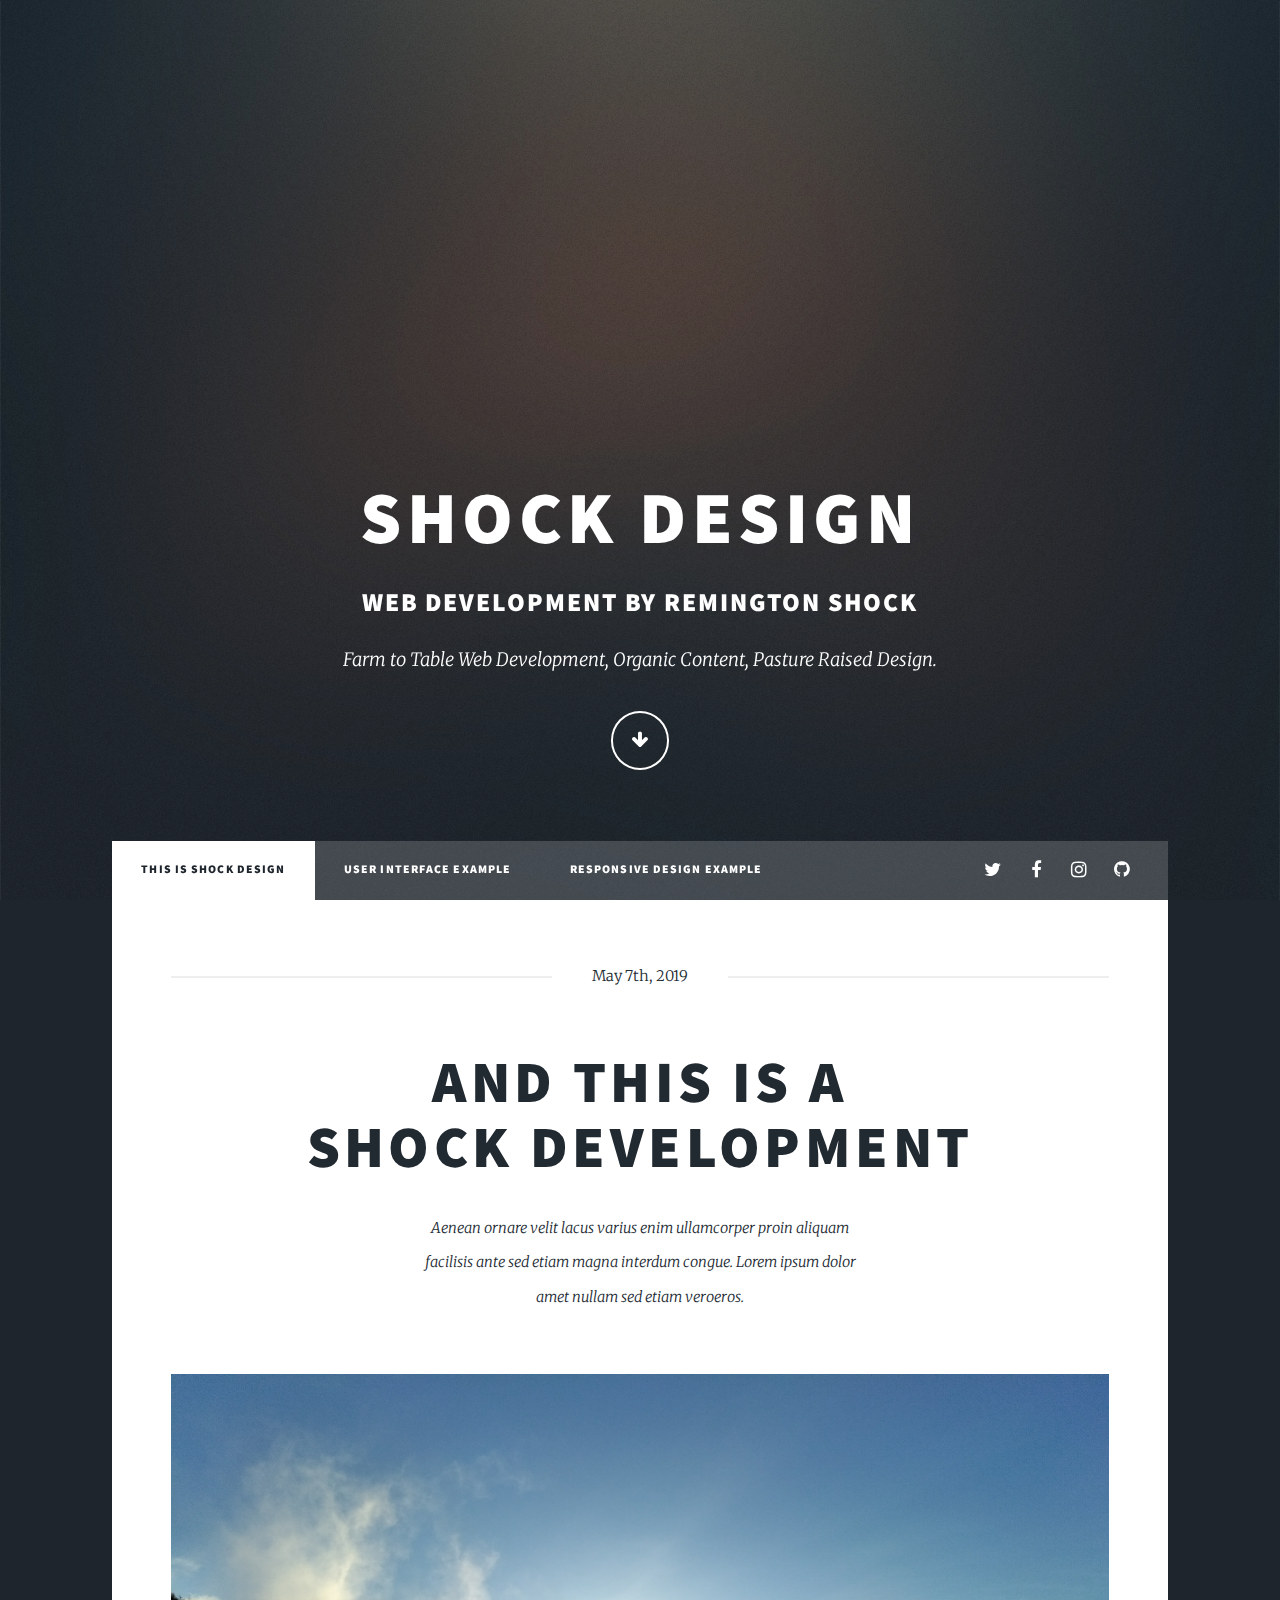
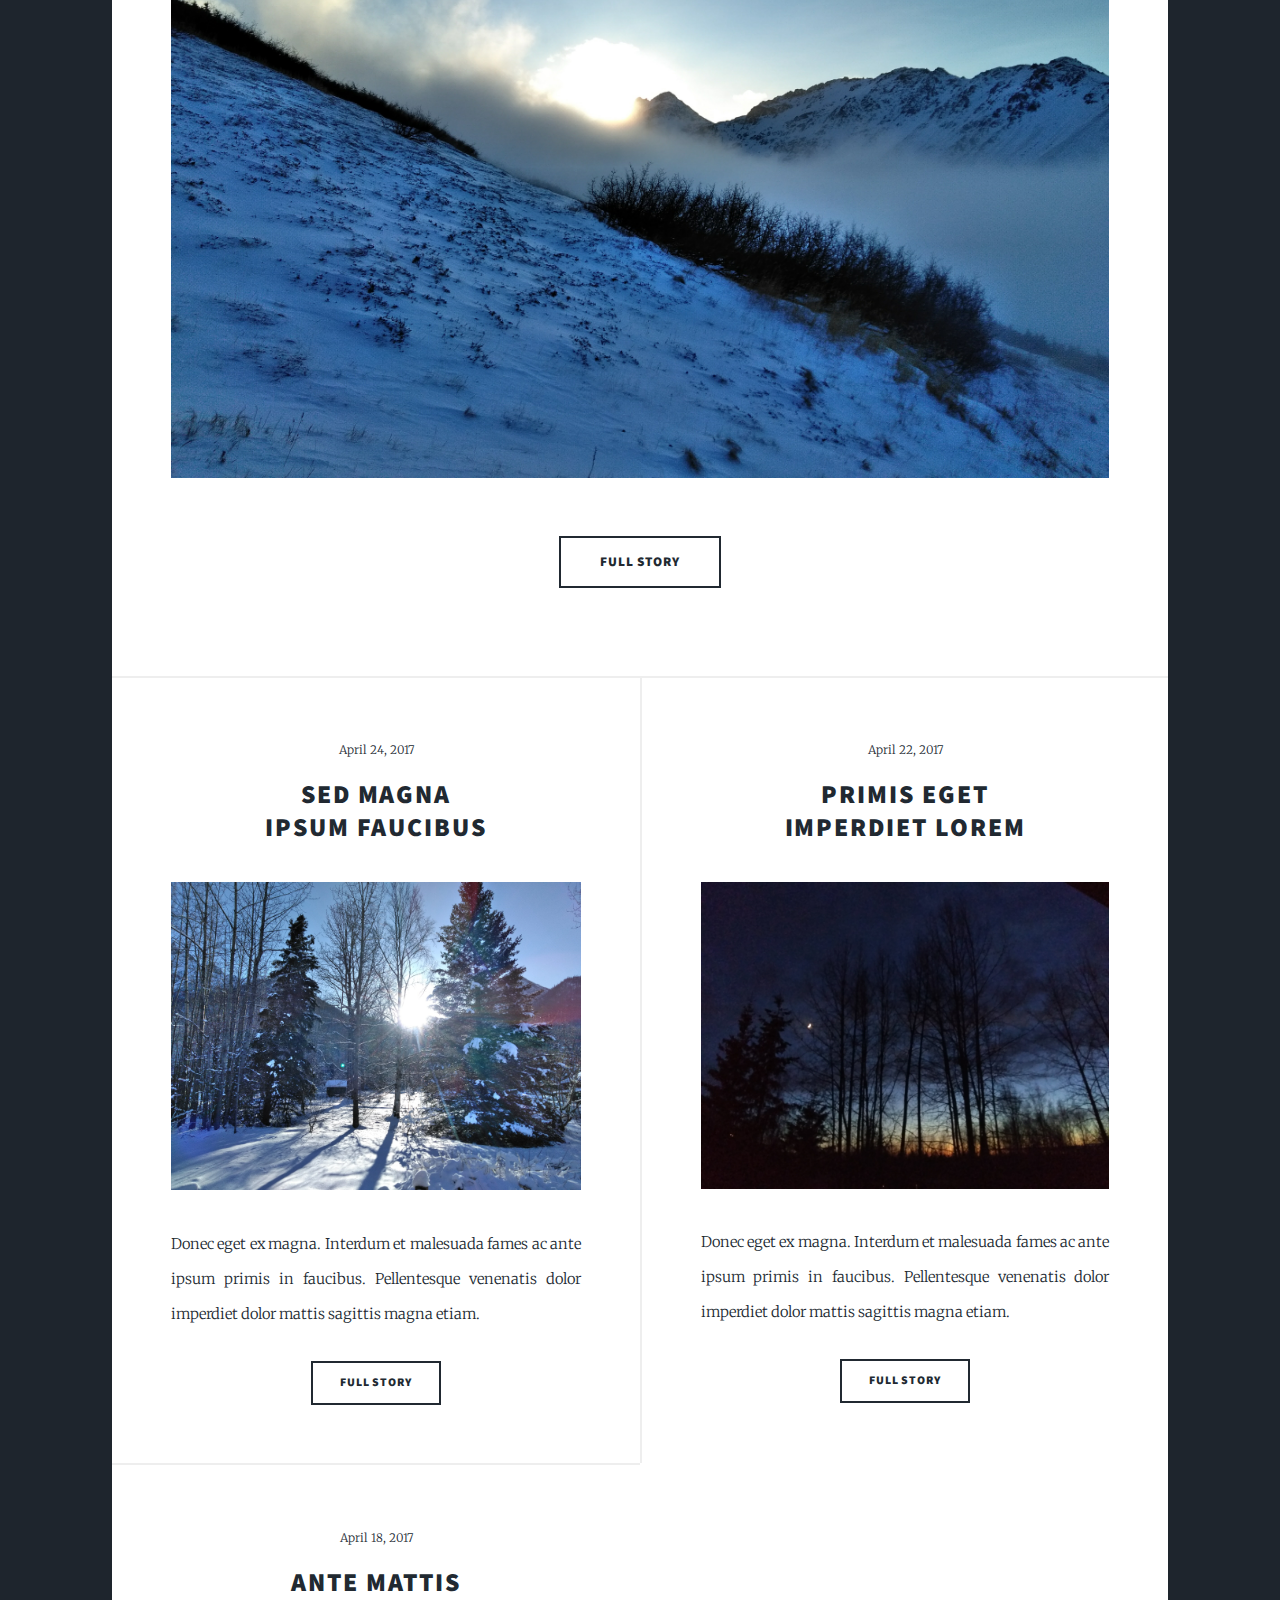
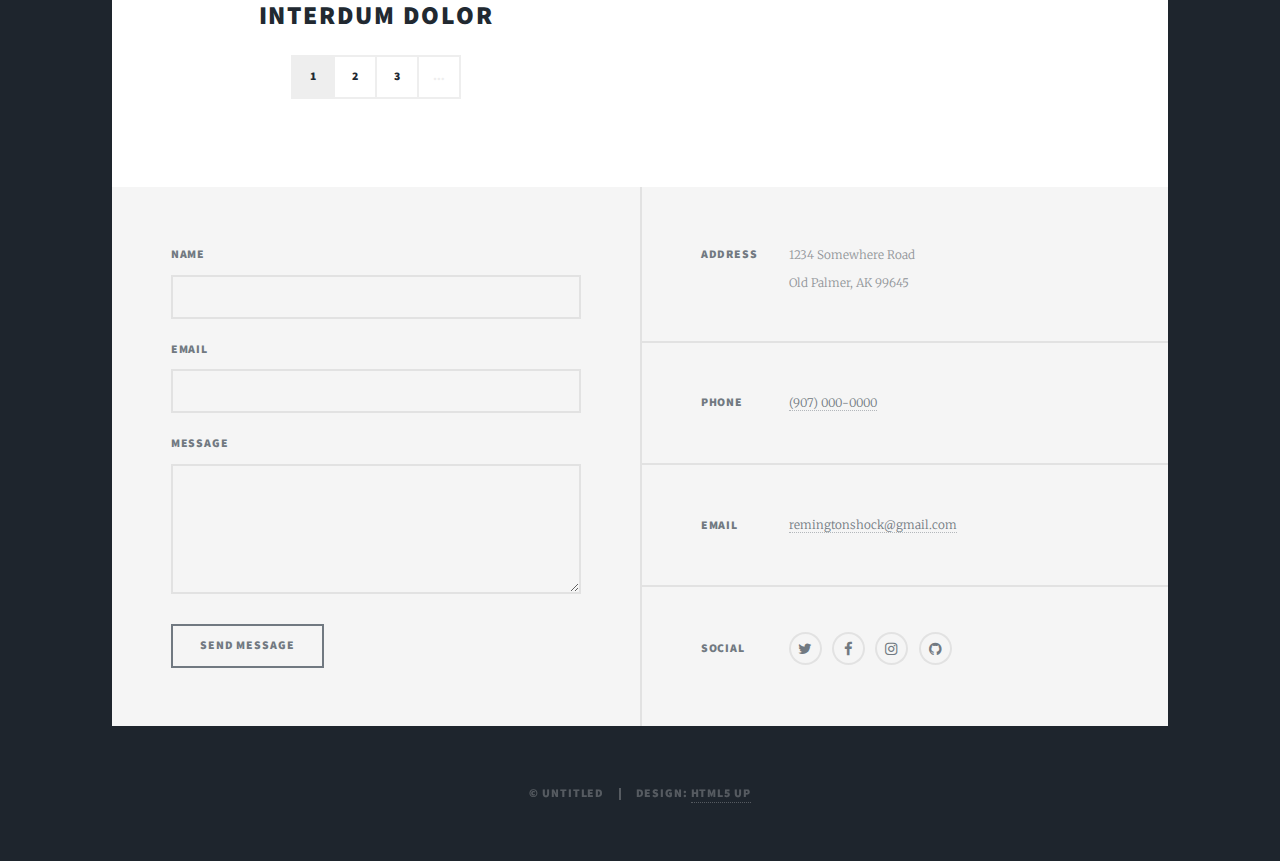
==== html5up-massively/index.html @ 966bd3cd "transfered portfolio page to username github" ====
<!DOCTYPE HTML>
<!--
	Massively by HTML5 UP
	html5up.net | @ajlkn
	Free for personal and commercial use under the CCA 3.0 license (html5up.net/license)
-->
<html>
	<head>
		<title>Massively by HTML5 UP</title>
		<meta charset="utf-8" />
		<meta name="viewport" content="width=device-width, initial-scale=1, user-scalable=no" />
		<link rel="stylesheet" href="assets/css/main.css" />
		<noscript><link rel="stylesheet" href="assets/css/noscript.css" /></noscript>
	</head>
	<body class="is-preload">

		<!-- Wrapper -->
			<div id="wrapper" class="fade-in">

				<!-- Intro -->
					<div id="intro">
						<h1>Shock Design</h1>
						<h2>Web Development By Remington Shock</h2>
						<p>Farm to Table Web Development, Organic Content, Pasture Raised Design.</p>
						<ul class="actions">
							<li><a href="#header" class="button icon solo fa-arrow-down scrolly">Continue</a></li>
						</ul>
					</div>

				<!-- Header -->
					<header id="header">
						<a href="index.html" class="logo">Shock Your Content</a>
					</header>

				<!-- Nav -->
					<nav id="nav">
						<ul class="links">
							<li class="active"><a href="index.html">This is Shock Design</a></li>
							<li><a href="https://htmlpreview.github.io/?https://github.com/codeasaglacier/Sprint-Challenge--User-Interface/blob/master/index.html">User Interface Example</a></li>
							<li><a href="https://htmlpreview.github.io/?https://github.com/codeasaglacier/responsive-web-design-I/blob/master/index.html">Responsive Design Example</a></li>
						</ul>
						<ul class="icons">
							<li><a href="#" class="icon fa-twitter"><span class="label">Twitter</span></a></li>
							<li><a href="#" class="icon fa-facebook"><span class="label">Facebook</span></a></li>
							<li><a href="#" class="icon fa-instagram"><span class="label">Instagram</span></a></li>
							<li><a href="#" class="icon fa-github"><span class="label">GitHub</span></a></li>
						</ul>
					</nav>

				<!-- Main -->
					<div id="main">

						<!-- Featured Post -->
							<article class="post featured">
								<header class="major">
									<script class="date"> May 7th, 2019 </script>
									<h2><a href="#">And this is a<br />
									Shock Development</a></h2>
									<p>Aenean ornare velit lacus varius enim ullamcorper proin aliquam<br />
									facilisis ante sed etiam magna interdum congue. Lorem ipsum dolor<br />
									amet nullam sed etiam veroeros.</p>
								</header>
								<a href="#" class="image main"><img src="/html5up-massively/images/ChugachSunrise.jpg" alt="" /></a>
								<ul class="actions special">
									<li><a href="#" class="button large">Full Story</a></li>
								</ul>
							</article>

						<!-- Posts -->
							<section class="posts">
								<article>
									<header>
										<span class="date">April 24, 2017</span>
										<h2><a href="#">Sed magna<br />
										ipsum faucibus</a></h2>
									</header>
									<a href="#" class="image fit"><img src="/html5up-massively/images/KnikSunrise.jpg" alt="" /></a>
									<p>Donec eget ex magna. Interdum et malesuada fames ac ante ipsum primis in faucibus. Pellentesque venenatis dolor imperdiet dolor mattis sagittis magna etiam.</p>
									<ul class="actions special">
										<li><a href="#" class="button">Full Story</a></li>
									</ul>
								</article>
								<article>
									<header>
										<span class="date">April 22, 2017</span>
										<h2><a href="#">Primis eget<br />
										imperdiet lorem</a></h2>
									</header>
									<a href="#" class="image fit"><img src="/html5up-massively/images/KnikSunset.jpg" alt="" /></a>
									<p>Donec eget ex magna. Interdum et malesuada fames ac ante ipsum primis in faucibus. Pellentesque venenatis dolor imperdiet dolor mattis sagittis magna etiam.</p>
									<ul class="actions special">
										<li><a href="#" class="button">Full Story</a></li>
									</ul>
								</article>
								<article>
									<header>
										<span class="date">April 18, 2017</span>
										<h2><a href="#">Ante mattis<br />
										interdum dolor</a></h2>
									</header>
									
						<!-- Footer -->
							<footer>
								<div class="pagination">
									<!--<a href="#" class="previous">Prev</a>-->
									<a href="#" class="page active">1</a>
									<a href="/html5up-massively/generic.html" class="page">2</a>
									<a href="/html5up-massively/elements.html" class="page">3</a>
									<span class="extra">&hellip;</span>
								</div>
							</footer>

					</div>

				<!-- Footer -->
					<footer id="footer">
						<section>
							<form method="post" action="#">
								<div class="fields">
									<div class="field">
										<label for="name">Name</label>
										<input type="text" name="name" id="name" />
									</div>
									<div class="field">
										<label for="email">Email</label>
										<input type="text" name="email" id="email" />
									</div>
									<div class="field">
										<label for="message">Message</label>
										<textarea name="message" id="message" rows="3"></textarea>
									</div>
								</div>
								<ul class="actions">
									<li><input type="submit" value="Send Message" /></li>
								</ul>
							</form>
						</section>
						<section class="split contact">
							<section class="alt">
								<h3>Address</h3>
								<p>1234 Somewhere Road<br />
								Old Palmer, AK 99645</p>
							</section>
							<section>
								<h3>Phone</h3>
								<p><a href="#">(907) 000-0000</a></p>
							</section>
							<section>
								<h3>Email</h3>
								<p><a href="#">remingtonshock@gmail.com</a></p>
							</section>
							<section>
								<h3>Social</h3>
								<ul class="icons alt">
									<li><a href="#" class="icon alt fa-twitter"><span class="label">Twitter</span></a></li>
									<li><a href="#" class="icon alt fa-facebook"><span class="label">Facebook</span></a></li>
									<li><a href="#" class="icon alt fa-instagram"><span class="label">Instagram</span></a></li>
									<li><a href="#" class="icon alt fa-github"><span class="label">GitHub</span></a></li>
								</ul>
							</section>
						</section>
					</footer>

				<!-- Copyright -->
					<div id="copyright">
						<ul><li>&copy; Untitled</li><li>Design: <a href="https://html5up.net">HTML5 UP</a></li></ul>
					</div>

			</div>

		<!-- Scripts -->
			<script src="assets/js/jquery.min.js"></script>
			<script src="assets/js/jquery.scrollex.min.js"></script>
			<script src="assets/js/jquery.scrolly.min.js"></script>
			<script src="assets/js/browser.min.js"></script>
			<script src="assets/js/breakpoints.min.js"></script>
			<script src="assets/js/util.js"></script>
			<script src="assets/js/main.js"></script>

	</body>
</html>
---- html5up-massively/assets/css/main.css ----
@import url(font-awesome.min.css);
@import url("https://fonts.googleapis.com/css?family=Merriweather:300,700,300italic,700italic|Source+Sans+Pro:900");

/*
	Massively by HTML5 UP
	html5up.net | @ajlkn
	Free for personal and commercial use under the CCA 3.0 license (html5up.net/license)
*/

html, body, div, span, applet, object,
iframe, h1, h2, h3, h4, h5, h6, p, blockquote,
pre, a, abbr, acronym, address, big, cite,
code, del, dfn, em, img, ins, kbd, q, s, samp,
small, strike, strong, sub, sup, tt, var, b,
u, i, center, dl, dt, dd, ol, ul, li, fieldset,
form, label, legend, table, caption, tbody,
tfoot, thead, tr, th, td, article, aside,
canvas, details, embed, figure, figcaption,
footer, header, hgroup, menu, nav, output, ruby,
section, summary, time, mark, audio, video {
	margin: 0;
	padding: 0;
	border: 0;
	font-size: 100%;
	font: inherit;
	vertical-align: baseline;}

article, aside, details, figcaption, figure,
footer, header, hgroup, menu, nav, section {
	display: block;}

body {
	line-height: 1;
}

ol, ul {
	list-style: none;
}

blockquote, q {
	quotes: none;
}

	blockquote:before, blockquote:after, q:before, q:after {
		content: '';
		content: none;
	}

table {
	border-collapse: collapse;
	border-spacing: 0;
}

body {
	-webkit-text-size-adjust: none;
}

mark {
	background-color: transparent;
	color: inherit;
}

input::-moz-focus-inner {
	border: 0;
	padding: 0;
}

input, select, textarea {
	-moz-appearance: none;
	-webkit-appearance: none;
	-ms-appearance: none;
	appearance: none;
}

/* Basic */

	@-ms-viewport {
		width: device-width;
	}

	body {
		-ms-overflow-style: scrollbar;
	}

	@media screen and (max-width: 480px) {

		html, body {
			min-width: 320px;
		}

	}

	html {
		box-sizing: border-box;
	}

	*, *:before, *:after {
		box-sizing: inherit;
	}

	body {
		background-color: #1e252d;
	}

		body.is-preload *, body.is-preload *:before, body.is-preload *:after {
			-moz-animation: none !important;
			-webkit-animation: none !important;
			-ms-animation: none !important;
			animation: none !important;
			-moz-transition: none !important;
			-webkit-transition: none !important;
			-ms-transition: none !important;
			transition: none !important;
		}

/* Type */

	html {
		font-size: 16pt;
	}

		@media screen and (max-width: 1680px) {

			html {
				font-size: 12pt;
			}

		}

		@media screen and (max-width: 1280px) {

			html {
				font-size: 11pt;
			}

		}

		@media screen and (max-width: 360px) {

			html {
				font-size: 10pt;
			}

		}

	body {
		color: #212931;
	}

	body, input, select, textarea {
		font-family: "Merriweather", Georgia, serif;
		font-weight: 300;
		font-size: 1rem;
		line-height: 2.375;
	}

	a {
		-moz-transition: color 0.2s ease-in-out, background-color 0.2s ease-in-out, border-color 0.2s ease-in-out, box-shadow 0.2s ease-in-out;
		-webkit-transition: color 0.2s ease-in-out, background-color 0.2s ease-in-out, border-color 0.2s ease-in-out, box-shadow 0.2s ease-in-out;
		-ms-transition: color 0.2s ease-in-out, background-color 0.2s ease-in-out, border-color 0.2s ease-in-out, box-shadow 0.2s ease-in-out;
		transition: color 0.2s ease-in-out, background-color 0.2s ease-in-out, border-color 0.2s ease-in-out, box-shadow 0.2s ease-in-out;
		border-bottom: dotted 1px;
		text-decoration: none;
	}

		a:hover {
			border-bottom-color: transparent;
		}

	strong, b {
		font-weight: 600;
	}

	em, i {
		font-style: italic;
	}

	p {
		text-align: justify;
		margin: 0 0 2rem 0;
	}

	h1, h2, h3, h4, h5, h6 {
		font-family: "Source Sans Pro", Helvetica, sans-serif;
		font-weight: 900;
		line-height: 1.5;
		letter-spacing: 0.075em;
		text-transform: uppercase;
		margin: 0 0 1rem 0;
	}

		h1 a, h2 a, h3 a, h4 a, h5 a, h6 a {
			border-bottom: 0;
			color: inherit;
			text-decoration: none;
		}

	h1 {
		font-size: 4rem;
		line-height: 1.1;
		margin: 0 0 2rem 0;
	}

	h2 {
		font-size: 1.75rem;
		line-height: 1.3;
		margin: 0 0 1.5rem 0;
	}

	h3 {
		font-size: 1.25rem;
		margin: 0 0 1.5rem 0;
	}

	h4 {
		font-size: 1rem;
	}

	h5 {
		font-size: 0.9rem;
	}

	h6 {
		font-size: 0.8rem;
	}

	sub {
		font-size: 0.8rem;
		position: relative;
		top: 0.5rem;
	}

	sup {
		font-size: 0.8rem;
		position: relative;
		top: -0.5rem;
	}

	blockquote {
		border-left: solid 4px;
		font-style: italic;
		margin: 0 0 2rem 0;
		padding: 0.5rem 0 0.5rem 2rem;
	}

	code {
		border: solid 2px;
		font-family: "Courier New", monospace;
		font-size: 0.9rem;
		margin: 0 0.25rem;
		padding: 0.25rem 0.65rem;
	}

	pre {
		-webkit-overflow-scrolling: touch;
		font-family: "Courier New", monospace;
		font-size: 0.9rem;
		margin: 0 0 2rem 0;
	}

		pre code {
			display: block;
			line-height: 1.75;
			padding: 1rem 1.5rem;
			overflow-x: auto;
		}

	hr {
		border: 0;
		border-bottom: solid 2px;
		margin: 3rem 0;
	}

		hr.major {
			margin: 5rem 0;
		}

	.align-left {
		text-align: left;
	}

	.align-center {
		text-align: center;
	}

	.align-right {
		text-align: right;
	}

	input, select, textarea {
		color: #212931;
	}

	a {
		color: #212931;
		border-bottom-color: rgba(33, 41, 49, 0.5);
	}

		a:hover {
			border-bottom-color: transparent;
			color: #18bfef !important;
		}

	strong, b {
		color: #212931;
	}

	h1, h2, h3, h4, h5, h6 {
		color: #212931;
	}

	blockquote {
		border-left-color: #eeeeee;
	}

	code {
		background: rgba(220, 220, 220, 0.25);
		border-color: #eeeeee;
	}

	hr {
		border-bottom-color: #eeeeee;
	}

/* Row */

	.row {
		display: flex;
		flex-wrap: wrap;
		box-sizing: border-box;
		align-items: stretch;
	}

		.row > * {
			box-sizing: border-box;
		}

		.row.gtr-uniform > * > :last-child {
			margin-bottom: 0;
		}

		.row.aln-left {
			justify-content: flex-start;
		}

		.row.aln-center {
			justify-content: center;
		}

		.row.aln-right {
			justify-content: flex-end;
		}

		.row.aln-top {
			align-items: flex-start;
		}

		.row.aln-middle {
			align-items: center;
		}

		.row.aln-bottom {
			align-items: flex-end;
		}

		.row > .imp {
			order: -1;
		}

		.row > .col-1 {
			width: 8.3333333333%;
		}

		.row > .off-1 {
			margin-left: 8.3333333333%;
		}

		.row > .col-2 {
			width: 16.6666666667%;
		}

		.row > .off-2 {
			margin-left: 16.6666666667%;
		}

		.row > .col-3 {
			width: 25%;
		}

		.row > .off-3 {
			margin-left: 25%;
		}

		.row > .col-4 {
			width: 33.3333333333%;
		}

		.row > .off-4 {
			margin-left: 33.3333333333%;
		}

		.row > .col-5 {
			width: 41.6666666667%;
		}

		.row > .off-5 {
			margin-left: 41.6666666667%;
		}

		.row > .col-6 {
			width: 50%;
		}

		.row > .off-6 {
			margin-left: 50%;
		}

		.row > .col-7 {
			width: 58.3333333333%;
		}

		.row > .off-7 {
			margin-left: 58.3333333333%;
		}

		.row > .col-8 {
			width: 66.6666666667%;
		}

		.row > .off-8 {
			margin-left: 66.6666666667%;
		}

		.row > .col-9 {
			width: 75%;
		}

		.row > .off-9 {
			margin-left: 75%;
		}

		.row > .col-10 {
			width: 83.3333333333%;
		}

		.row > .off-10 {
			margin-left: 83.3333333333%;
		}

		.row > .col-11 {
			width: 91.6666666667%;
		}

		.row > .off-11 {
			margin-left: 91.6666666667%;
		}

		.row > .col-12 {
			width: 100%;
		}

		.row > .off-12 {
			margin-left: 100%;
		}

		.row.gtr-0 {
			margin-top: 0;
			margin-left: 0rem;
		}

			.row.gtr-0 > * {
				padding: 0 0 0 0rem;
			}

			.row.gtr-0.gtr-uniform {
				margin-top: 0rem;
			}

				.row.gtr-0.gtr-uniform > * {
					padding-top: 0rem;
				}

		.row.gtr-25 {
			margin-top: 0;
			margin-left: -0.375rem;
		}

			.row.gtr-25 > * {
				padding: 0 0 0 0.375rem;
			}

			.row.gtr-25.gtr-uniform {
				margin-top: -0.375rem;
			}

				.row.gtr-25.gtr-uniform > * {
					padding-top: 0.375rem;
				}

		.row.gtr-50 {
			margin-top: 0;
			margin-left: -0.75rem;
		}

			.row.gtr-50 > * {
				padding: 0 0 0 0.75rem;
			}

			.row.gtr-50.gtr-uniform {
				margin-top: -0.75rem;
			}

				.row.gtr-50.gtr-uniform > * {
					padding-top: 0.75rem;
				}

		.row {
			margin-top: 0;
			margin-left: -1.5rem;
		}

			.row > * {
				padding: 0 0 0 1.5rem;
			}

			.row.gtr-uniform {
				margin-top: -1.5rem;
			}

				.row.gtr-uniform > * {
					padding-top: 1.5rem;
				}

		.row.gtr-150 {
			margin-top: 0;
			margin-left: -2.25rem;
		}

			.row.gtr-150 > * {
				padding: 0 0 0 2.25rem;
			}

			.row.gtr-150.gtr-uniform {
				margin-top: -2.25rem;
			}

				.row.gtr-150.gtr-uniform > * {
					padding-top: 2.25rem;
				}

		.row.gtr-200 {
			margin-top: 0;
			margin-left: -3rem;
		}

			.row.gtr-200 > * {
				padding: 0 0 0 3rem;
			}

			.row.gtr-200.gtr-uniform {
				margin-top: -3rem;
			}

				.row.gtr-200.gtr-uniform > * {
					padding-top: 3rem;
				}

		@media screen and (max-width: 1680px) {

			.row {
				display: flex;
				flex-wrap: wrap;
				box-sizing: border-box;
				align-items: stretch;
			}

				.row > * {
					box-sizing: border-box;
				}

				.row.gtr-uniform > * > :last-child {
					margin-bottom: 0;
				}

				.row.aln-left {
					justify-content: flex-start;
				}

				.row.aln-center {
					justify-content: center;
				}

				.row.aln-right {
					justify-content: flex-end;
				}

				.row.aln-top {
					align-items: flex-start;
				}

				.row.aln-middle {
					align-items: center;
				}

				.row.aln-bottom {
					align-items: flex-end;
				}

				.row > .imp-xlarge {
					order: -1;
				}

				.row > .col-1-xlarge {
					width: 8.3333333333%;
				}

				.row > .off-1-xlarge {
					margin-left: 8.3333333333%;
				}

				.row > .col-2-xlarge {
					width: 16.6666666667%;
				}

				.row > .off-2-xlarge {
					margin-left: 16.6666666667%;
				}

				.row > .col-3-xlarge {
					width: 25%;
				}

				.row > .off-3-xlarge {
					margin-left: 25%;
				}

				.row > .col-4-xlarge {
					width: 33.3333333333%;
				}

				.row > .off-4-xlarge {
					margin-left: 33.3333333333%;
				}

				.row > .col-5-xlarge {
					width: 41.6666666667%;
				}

				.row > .off-5-xlarge {
					margin-left: 41.6666666667%;
				}

				.row > .col-6-xlarge {
					width: 50%;
				}

				.row > .off-6-xlarge {
					margin-left: 50%;
				}

				.row > .col-7-xlarge {
					width: 58.3333333333%;
				}

				.row > .off-7-xlarge {
					margin-left: 58.3333333333%;
				}

				.row > .col-8-xlarge {
					width: 66.6666666667%;
				}

				.row > .off-8-xlarge {
					margin-left: 66.6666666667%;
				}

				.row > .col-9-xlarge {
					width: 75%;
				}

				.row > .off-9-xlarge {
					margin-left: 75%;
				}

				.row > .col-10-xlarge {
					width: 83.3333333333%;
				}

				.row > .off-10-xlarge {
					margin-left: 83.3333333333%;
				}

				.row > .col-11-xlarge {
					width: 91.6666666667%;
				}

				.row > .off-11-xlarge {
					margin-left: 91.6666666667%;
				}

				.row > .col-12-xlarge {
					width: 100%;
				}

				.row > .off-12-xlarge {
					margin-left: 100%;
				}

				.row.gtr-0 {
					margin-top: 0;
					margin-left: 0rem;
				}

					.row.gtr-0 > * {
						padding: 0 0 0 0rem;
					}

					.row.gtr-0.gtr-uniform {
						margin-top: 0rem;
					}

						.row.gtr-0.gtr-uniform > * {
							padding-top: 0rem;
						}

				.row.gtr-25 {
					margin-top: 0;
					margin-left: -0.375rem;
				}

					.row.gtr-25 > * {
						padding: 0 0 0 0.375rem;
					}

					.row.gtr-25.gtr-uniform {
						margin-top: -0.375rem;
					}

						.row.gtr-25.gtr-uniform > * {
							padding-top: 0.375rem;
						}

				.row.gtr-50 {
					margin-top: 0;
					margin-left: -0.75rem;
				}

					.row.gtr-50 > * {
						padding: 0 0 0 0.75rem;
					}

					.row.gtr-50.gtr-uniform {
						margin-top: -0.75rem;
					}

						.row.gtr-50.gtr-uniform > * {
							padding-top: 0.75rem;
						}

				.row {
					margin-top: 0;
					margin-left: -1.5rem;
				}

					.row > * {
						padding: 0 0 0 1.5rem;
					}

					.row.gtr-uniform {
						margin-top: -1.5rem;
					}

						.row.gtr-uniform > * {
							padding-top: 1.5rem;
						}

				.row.gtr-150 {
					margin-top: 0;
					margin-left: -2.25rem;
				}

					.row.gtr-150 > * {
						padding: 0 0 0 2.25rem;
					}

					.row.gtr-150.gtr-uniform {
						margin-top: -2.25rem;
					}

						.row.gtr-150.gtr-uniform > * {
							padding-top: 2.25rem;
						}

				.row.gtr-200 {
					margin-top: 0;
					margin-left: -3rem;
				}

					.row.gtr-200 > * {
						padding: 0 0 0 3rem;
					}

					.row.gtr-200.gtr-uniform {
						margin-top: -3rem;
					}

						.row.gtr-200.gtr-uniform > * {
							padding-top: 3rem;
						}

		}

		@media screen and (max-width: 1280px) {

			.row {
				display: flex;
				flex-wrap: wrap;
				box-sizing: border-box;
				align-items: stretch;
			}

				.row > * {
					box-sizing: border-box;
				}

				.row.gtr-uniform > * > :last-child {
					margin-bottom: 0;
				}

				.row.aln-left {
					justify-content: flex-start;
				}

				.row.aln-center {
					justify-content: center;
				}

				.row.aln-right {
					justify-content: flex-end;
				}

				.row.aln-top {
					align-items: flex-start;
				}

				.row.aln-middle {
					align-items: center;
				}

				.row.aln-bottom {
					align-items: flex-end;
				}

				.row > .imp-large {
					order: -1;
				}

				.row > .col-1-large {
					width: 8.3333333333%;
				}

				.row > .off-1-large {
					margin-left: 8.3333333333%;
				}

				.row > .col-2-large {
					width: 16.6666666667%;
				}

				.row > .off-2-large {
					margin-left: 16.6666666667%;
				}

				.row > .col-3-large {
					width: 25%;
				}

				.row > .off-3-large {
					margin-left: 25%;
				}

				.row > .col-4-large {
					width: 33.3333333333%;
				}

				.row > .off-4-large {
					margin-left: 33.3333333333%;
				}

				.row > .col-5-large {
					width: 41.6666666667%;
				}

				.row > .off-5-large {
					margin-left: 41.6666666667%;
				}

				.row > .col-6-large {
					width: 50%;
				}

				.row > .off-6-large {
					margin-left: 50%;
				}

				.row > .col-7-large {
					width: 58.3333333333%;
				}

				.row > .off-7-large {
					margin-left: 58.3333333333%;
				}

				.row > .col-8-large {
					width: 66.6666666667%;
				}

				.row > .off-8-large {
					margin-left: 66.6666666667%;
				}

				.row > .col-9-large {
					width: 75%;
				}

				.row > .off-9-large {
					margin-left: 75%;
				}

				.row > .col-10-large {
					width: 83.3333333333%;
				}

				.row > .off-10-large {
					margin-left: 83.3333333333%;
				}

				.row > .col-11-large {
					width: 91.6666666667%;
				}

				.row > .off-11-large {
					margin-left: 91.6666666667%;
				}

				.row > .col-12-large {
					width: 100%;
				}

				.row > .off-12-large {
					margin-left: 100%;
				}

				.row.gtr-0 {
					margin-top: 0;
					margin-left: 0rem;
				}

					.row.gtr-0 > * {
						padding: 0 0 0 0rem;
					}

					.row.gtr-0.gtr-uniform {
						margin-top: 0rem;
					}

						.row.gtr-0.gtr-uniform > * {
							padding-top: 0rem;
						}

				.row.gtr-25 {
					margin-top: 0;
					margin-left: -0.375rem;
				}

					.row.gtr-25 > * {
						padding: 0 0 0 0.375rem;
					}

					.row.gtr-25.gtr-uniform {
						margin-top: -0.375rem;
					}

						.row.gtr-25.gtr-uniform > * {
							padding-top: 0.375rem;
						}

				.row.gtr-50 {
					margin-top: 0;
					margin-left: -0.75rem;
				}

					.row.gtr-50 > * {
						padding: 0 0 0 0.75rem;
					}

					.row.gtr-50.gtr-uniform {
						margin-top: -0.75rem;
					}

						.row.gtr-50.gtr-uniform > * {
							padding-top: 0.75rem;
						}

				.row {
					margin-top: 0;
					margin-left: -1.5rem;
				}

					.row > * {
						padding: 0 0 0 1.5rem;
					}

					.row.gtr-uniform {
						margin-top: -1.5rem;
					}

						.row.gtr-uniform > * {
							padding-top: 1.5rem;
						}

				.row.gtr-150 {
					margin-top: 0;
					margin-left: -2.25rem;
				}

					.row.gtr-150 > * {
						padding: 0 0 0 2.25rem;
					}

					.row.gtr-150.gtr-uniform {
						margin-top: -2.25rem;
					}

						.row.gtr-150.gtr-uniform > * {
							padding-top: 2.25rem;
						}

				.row.gtr-200 {
					margin-top: 0;
					margin-left: -3rem;
				}

					.row.gtr-200 > * {
						padding: 0 0 0 3rem;
					}

					.row.gtr-200.gtr-uniform {
						margin-top: -3rem;
					}

						.row.gtr-200.gtr-uniform > * {
							padding-top: 3rem;
						}

		}

		@media screen and (max-width: 980px) {

			.row {
				display: flex;
				flex-wrap: wrap;
				box-sizing: border-box;
				align-items: stretch;
			}

				.row > * {
					box-sizing: border-box;
				}

				.row.gtr-uniform > * > :last-child {
					margin-bottom: 0;
				}

				.row.aln-left {
					justify-content: flex-start;
				}

				.row.aln-center {
					justify-content: center;
				}

				.row.aln-right {
					justify-content: flex-end;
				}

				.row.aln-top {
					align-items: flex-start;
				}

				.row.aln-middle {
					align-items: center;
				}

				.row.aln-bottom {
					align-items: flex-end;
				}

				.row > .imp-medium {
					order: -1;
				}

				.row > .col-1-medium {
					width: 8.3333333333%;
				}

				.row > .off-1-medium {
					margin-left: 8.3333333333%;
				}

				.row > .col-2-medium {
					width: 16.6666666667%;
				}

				.row > .off-2-medium {
					margin-left: 16.6666666667%;
				}

				.row > .col-3-medium {
					width: 25%;
				}

				.row > .off-3-medium {
					margin-left: 25%;
				}

				.row > .col-4-medium {
					width: 33.3333333333%;
				}

				.row > .off-4-medium {
					margin-left: 33.3333333333%;
				}

				.row > .col-5-medium {
					width: 41.6666666667%;
				}

				.row > .off-5-medium {
					margin-left: 41.6666666667%;
				}

				.row > .col-6-medium {
					width: 50%;
				}

				.row > .off-6-medium {
					margin-left: 50%;
				}

				.row > .col-7-medium {
					width: 58.3333333333%;
				}

				.row > .off-7-medium {
					margin-left: 58.3333333333%;
				}

				.row > .col-8-medium {
					width: 66.6666666667%;
				}

				.row > .off-8-medium {
					margin-left: 66.6666666667%;
				}

				.row > .col-9-medium {
					width: 75%;
				}

				.row > .off-9-medium {
					margin-left: 75%;
				}

				.row > .col-10-medium {
					width: 83.3333333333%;
				}

				.row > .off-10-medium {
					margin-left: 83.3333333333%;
				}

				.row > .col-11-medium {
					width: 91.6666666667%;
				}

				.row > .off-11-medium {
					margin-left: 91.6666666667%;
				}

				.row > .col-12-medium {
					width: 100%;
				}

				.row > .off-12-medium {
					margin-left: 100%;
				}

				.row.gtr-0 {
					margin-top: 0;
					margin-left: 0rem;
				}

					.row.gtr-0 > * {
						padding: 0 0 0 0rem;
					}

					.row.gtr-0.gtr-uniform {
						margin-top: 0rem;
					}

						.row.gtr-0.gtr-uniform > * {
							padding-top: 0rem;
						}

				.row.gtr-25 {
					margin-top: 0;
					margin-left: -0.375rem;
				}

					.row.gtr-25 > * {
						padding: 0 0 0 0.375rem;
					}

					.row.gtr-25.gtr-uniform {
						margin-top: -0.375rem;
					}

						.row.gtr-25.gtr-uniform > * {
							padding-top: 0.375rem;
						}

				.row.gtr-50 {
					margin-top: 0;
					margin-left: -0.75rem;
				}

					.row.gtr-50 > * {
						padding: 0 0 0 0.75rem;
					}

					.row.gtr-50.gtr-uniform {
						margin-top: -0.75rem;
					}

						.row.gtr-50.gtr-uniform > * {
							padding-top: 0.75rem;
						}

				.row {
					margin-top: 0;
					margin-left: -1.5rem;
				}

					.row > * {
						padding: 0 0 0 1.5rem;
					}

					.row.gtr-uniform {
						margin-top: -1.5rem;
					}

						.row.gtr-uniform > * {
							padding-top: 1.5rem;
						}

				.row.gtr-150 {
					margin-top: 0;
					margin-left: -2.25rem;
				}

					.row.gtr-150 > * {
						padding: 0 0 0 2.25rem;
					}

					.row.gtr-150.gtr-uniform {
						margin-top: -2.25rem;
					}

						.row.gtr-150.gtr-uniform > * {
							padding-top: 2.25rem;
						}

				.row.gtr-200 {
					margin-top: 0;
					margin-left: -3rem;
				}

					.row.gtr-200 > * {
						padding: 0 0 0 3rem;
					}

					.row.gtr-200.gtr-uniform {
						margin-top: -3rem;
					}

						.row.gtr-200.gtr-uniform > * {
							padding-top: 3rem;
						}

		}

		@media screen and (max-width: 736px) {

			.row {
				display: flex;
				flex-wrap: wrap;
				box-sizing: border-box;
				align-items: stretch;
			}

				.row > * {
					box-sizing: border-box;
				}

				.row.gtr-uniform > * > :last-child {
					margin-bottom: 0;
				}

				.row.aln-left {
					justify-content: flex-start;
				}

				.row.aln-center {
					justify-content: center;
				}

				.row.aln-right {
					justify-content: flex-end;
				}

				.row.aln-top {
					align-items: flex-start;
				}

				.row.aln-middle {
					align-items: center;
				}

				.row.aln-bottom {
					align-items: flex-end;
				}

				.row > .imp-small {
					order: -1;
				}

				.row > .col-1-small {
					width: 8.3333333333%;
				}

				.row > .off-1-small {
					margin-left: 8.3333333333%;
				}

				.row > .col-2-small {
					width: 16.6666666667%;
				}

				.row > .off-2-small {
					margin-left: 16.6666666667%;
				}

				.row > .col-3-small {
					width: 25%;
				}

				.row > .off-3-small {
					margin-left: 25%;
				}

				.row > .col-4-small {
					width: 33.3333333333%;
				}

				.row > .off-4-small {
					margin-left: 33.3333333333%;
				}

				.row > .col-5-small {
					width: 41.6666666667%;
				}

				.row > .off-5-small {
					margin-left: 41.6666666667%;
				}

				.row > .col-6-small {
					width: 50%;
				}

				.row > .off-6-small {
					margin-left: 50%;
				}

				.row > .col-7-small {
					width: 58.3333333333%;
				}

				.row > .off-7-small {
					margin-left: 58.3333333333%;
				}

				.row > .col-8-small {
					width: 66.6666666667%;
				}

				.row > .off-8-small {
					margin-left: 66.6666666667%;
				}

				.row > .col-9-small {
					width: 75%;
				}

				.row > .off-9-small {
					margin-left: 75%;
				}

				.row > .col-10-small {
					width: 83.3333333333%;
				}

				.row > .off-10-small {
					margin-left: 83.3333333333%;
				}

				.row > .col-11-small {
					width: 91.6666666667%;
				}

				.row > .off-11-small {
					margin-left: 91.6666666667%;
				}

				.row > .col-12-small {
					width: 100%;
				}

				.row > .off-12-small {
					margin-left: 100%;
				}

				.row.gtr-0 {
					margin-top: 0;
					margin-left: 0rem;
				}

					.row.gtr-0 > * {
						padding: 0 0 0 0rem;
					}

					.row.gtr-0.gtr-uniform {
						margin-top: 0rem;
					}

						.row.gtr-0.gtr-uniform > * {
							padding-top: 0rem;
						}

				.row.gtr-25 {
					margin-top: 0;
					margin-left: -0.375rem;
				}

					.row.gtr-25 > * {
						padding: 0 0 0 0.375rem;
					}

					.row.gtr-25.gtr-uniform {
						margin-top: -0.375rem;
					}

						.row.gtr-25.gtr-uniform > * {
							padding-top: 0.375rem;
						}

				.row.gtr-50 {
					margin-top: 0;
					margin-left: -0.75rem;
				}

					.row.gtr-50 > * {
						padding: 0 0 0 0.75rem;
					}

					.row.gtr-50.gtr-uniform {
						margin-top: -0.75rem;
					}

						.row.gtr-50.gtr-uniform > * {
							padding-top: 0.75rem;
						}

				.row {
					margin-top: 0;
					margin-left: -1.5rem;
				}

					.row > * {
						padding: 0 0 0 1.5rem;
					}

					.row.gtr-uniform {
						margin-top: -1.5rem;
					}

						.row.gtr-uniform > * {
							padding-top: 1.5rem;
						}

				.row.gtr-150 {
					margin-top: 0;
					margin-left: -2.25rem;
				}

					.row.gtr-150 > * {
						padding: 0 0 0 2.25rem;
					}

					.row.gtr-150.gtr-uniform {
						margin-top: -2.25rem;
					}

						.row.gtr-150.gtr-uniform > * {
							padding-top: 2.25rem;
						}

				.row.gtr-200 {
					margin-top: 0;
					margin-left: -3rem;
				}

					.row.gtr-200 > * {
						padding: 0 0 0 3rem;
					}

					.row.gtr-200.gtr-uniform {
						margin-top: -3rem;
					}

						.row.gtr-200.gtr-uniform > * {
							padding-top: 3rem;
						}

		}

		@media screen and (max-width: 480px) {

			.row {
				display: flex;
				flex-wrap: wrap;
				box-sizing: border-box;
				align-items: stretch;
			}

				.row > * {
					box-sizing: border-box;
				}

				.row.gtr-uniform > * > :last-child {
					margin-bottom: 0;
				}

				.row.aln-left {
					justify-content: flex-start;
				}

				.row.aln-center {
					justify-content: center;
				}

				.row.aln-right {
					justify-content: flex-end;
				}

				.row.aln-top {
					align-items: flex-start;
				}

				.row.aln-middle {
					align-items: center;
				}

				.row.aln-bottom {
					align-items: flex-end;
				}

				.row > .imp-xsmall {
					order: -1;
				}

				.row > .col-1-xsmall {
					width: 8.3333333333%;
				}

				.row > .off-1-xsmall {
					margin-left: 8.3333333333%;
				}

				.row > .col-2-xsmall {
					width: 16.6666666667%;
				}

				.row > .off-2-xsmall {
					margin-left: 16.6666666667%;
				}

				.row > .col-3-xsmall {
					width: 25%;
				}

				.row > .off-3-xsmall {
					margin-left: 25%;
				}

				.row > .col-4-xsmall {
					width: 33.3333333333%;
				}

				.row > .off-4-xsmall {
					margin-left: 33.3333333333%;
				}

				.row > .col-5-xsmall {
					width: 41.6666666667%;
				}

				.row > .off-5-xsmall {
					margin-left: 41.6666666667%;
				}

				.row > .col-6-xsmall {
					width: 50%;
				}

				.row > .off-6-xsmall {
					margin-left: 50%;
				}

				.row > .col-7-xsmall {
					width: 58.3333333333%;
				}

				.row > .off-7-xsmall {
					margin-left: 58.3333333333%;
				}

				.row > .col-8-xsmall {
					width: 66.6666666667%;
				}

				.row > .off-8-xsmall {
					margin-left: 66.6666666667%;
				}

				.row > .col-9-xsmall {
					width: 75%;
				}

				.row > .off-9-xsmall {
					margin-left: 75%;
				}

				.row > .col-10-xsmall {
					width: 83.3333333333%;
				}

				.row > .off-10-xsmall {
					margin-left: 83.3333333333%;
				}

				.row > .col-11-xsmall {
					width: 91.6666666667%;
				}

				.row > .off-11-xsmall {
					margin-left: 91.6666666667%;
				}

				.row > .col-12-xsmall {
					width: 100%;
				}

				.row > .off-12-xsmall {
					margin-left: 100%;
				}

				.row.gtr-0 {
					margin-top: 0;
					margin-left: 0rem;
				}

					.row.gtr-0 > * {
						padding: 0 0 0 0rem;
					}

					.row.gtr-0.gtr-uniform {
						margin-top: 0rem;
					}

						.row.gtr-0.gtr-uniform > * {
							padding-top: 0rem;
						}

				.row.gtr-25 {
					margin-top: 0;
					margin-left: -0.375rem;
				}

					.row.gtr-25 > * {
						padding: 0 0 0 0.375rem;
					}

					.row.gtr-25.gtr-uniform {
						margin-top: -0.375rem;
					}

						.row.gtr-25.gtr-uniform > * {
							padding-top: 0.375rem;
						}

				.row.gtr-50 {
					margin-top: 0;
					margin-left: -0.75rem;
				}

					.row.gtr-50 > * {
						padding: 0 0 0 0.75rem;
					}

					.row.gtr-50.gtr-uniform {
						margin-top: -0.75rem;
					}

						.row.gtr-50.gtr-uniform > * {
							padding-top: 0.75rem;
						}

				.row {
					margin-top: 0;
					margin-left: -1.5rem;
				}

					.row > * {
						padding: 0 0 0 1.5rem;
					}

					.row.gtr-uniform {
						margin-top: -1.5rem;
					}

						.row.gtr-uniform > * {
							padding-top: 1.5rem;
						}

				.row.gtr-150 {
					margin-top: 0;
					margin-left: -2.25rem;
				}

					.row.gtr-150 > * {
						padding: 0 0 0 2.25rem;
					}

					.row.gtr-150.gtr-uniform {
						margin-top: -2.25rem;
					}

						.row.gtr-150.gtr-uniform > * {
							padding-top: 2.25rem;
						}

				.row.gtr-200 {
					margin-top: 0;
					margin-left: -3rem;
				}

					.row.gtr-200 > * {
						padding: 0 0 0 3rem;
					}

					.row.gtr-200.gtr-uniform {
						margin-top: -3rem;
					}

						.row.gtr-200.gtr-uniform > * {
							padding-top: 3rem;
						}

		}

		@media screen and (max-width: 360px) {

			.row {
				display: flex;
				flex-wrap: wrap;
				box-sizing: border-box;
				align-items: stretch;
			}

				.row > * {
					box-sizing: border-box;
				}

				.row.gtr-uniform > * > :last-child {
					margin-bottom: 0;
				}

				.row.aln-left {
					justify-content: flex-start;
				}

				.row.aln-center {
					justify-content: center;
				}

				.row.aln-right {
					justify-content: flex-end;
				}

				.row.aln-top {
					align-items: flex-start;
				}

				.row.aln-middle {
					align-items: center;
				}

				.row.aln-bottom {
					align-items: flex-end;
				}

				.row > .imp-xxsmall {
					order: -1;
				}

				.row > .col-1-xxsmall {
					width: 8.3333333333%;
				}

				.row > .off-1-xxsmall {
					margin-left: 8.3333333333%;
				}

				.row > .col-2-xxsmall {
					width: 16.6666666667%;
				}

				.row > .off-2-xxsmall {
					margin-left: 16.6666666667%;
				}

				.row > .col-3-xxsmall {
					width: 25%;
				}

				.row > .off-3-xxsmall {
					margin-left: 25%;
				}

				.row > .col-4-xxsmall {
					width: 33.3333333333%;
				}

				.row > .off-4-xxsmall {
					margin-left: 33.3333333333%;
				}

				.row > .col-5-xxsmall {
					width: 41.6666666667%;
				}

				.row > .off-5-xxsmall {
					margin-left: 41.6666666667%;
				}

				.row > .col-6-xxsmall {
					width: 50%;
				}

				.row > .off-6-xxsmall {
					margin-left: 50%;
				}

				.row > .col-7-xxsmall {
					width: 58.3333333333%;
				}

				.row > .off-7-xxsmall {
					margin-left: 58.3333333333%;
				}

				.row > .col-8-xxsmall {
					width: 66.6666666667%;
				}

				.row > .off-8-xxsmall {
					margin-left: 66.6666666667%;
				}

				.row > .col-9-xxsmall {
					width: 75%;
				}

				.row > .off-9-xxsmall {
					margin-left: 75%;
				}

				.row > .col-10-xxsmall {
					width: 83.3333333333%;
				}

				.row > .off-10-xxsmall {
					margin-left: 83.3333333333%;
				}

				.row > .col-11-xxsmall {
					width: 91.6666666667%;
				}

				.row > .off-11-xxsmall {
					margin-left: 91.6666666667%;
				}

				.row > .col-12-xxsmall {
					width: 100%;
				}

				.row > .off-12-xxsmall {
					margin-left: 100%;
				}

				.row.gtr-0 {
					margin-top: 0;
					margin-left: 0rem;
				}

					.row.gtr-0 > * {
						padding: 0 0 0 0rem;
					}

					.row.gtr-0.gtr-uniform {
						margin-top: 0rem;
					}

						.row.gtr-0.gtr-uniform > * {
							padding-top: 0rem;
						}

				.row.gtr-25 {
					margin-top: 0;
					margin-left: -0.375rem;
				}

					.row.gtr-25 > * {
						padding: 0 0 0 0.375rem;
					}

					.row.gtr-25.gtr-uniform {
						margin-top: -0.375rem;
					}

						.row.gtr-25.gtr-uniform > * {
							padding-top: 0.375rem;
						}

				.row.gtr-50 {
					margin-top: 0;
					margin-left: -0.75rem;
				}

					.row.gtr-50 > * {
						padding: 0 0 0 0.75rem;
					}

					.row.gtr-50.gtr-uniform {
						margin-top: -0.75rem;
					}

						.row.gtr-50.gtr-uniform > * {
							padding-top: 0.75rem;
						}

				.row {
					margin-top: 0;
					margin-left: -1.5rem;
				}

					.row > * {
						padding: 0 0 0 1.5rem;
					}

					.row.gtr-uniform {
						margin-top: -1.5rem;
					}

						.row.gtr-uniform > * {
							padding-top: 1.5rem;
						}

				.row.gtr-150 {
					margin-top: 0;
					margin-left: -2.25rem;
				}

					.row.gtr-150 > * {
						padding: 0 0 0 2.25rem;
					}

					.row.gtr-150.gtr-uniform {
						margin-top: -2.25rem;
					}

						.row.gtr-150.gtr-uniform > * {
							padding-top: 2.25rem;
						}

				.row.gtr-200 {
					margin-top: 0;
					margin-left: -3rem;
				}

					.row.gtr-200 > * {
						padding: 0 0 0 3rem;
					}

					.row.gtr-200.gtr-uniform {
						margin-top: -3rem;
					}

						.row.gtr-200.gtr-uniform > * {
							padding-top: 3rem;
						}

		}

/* Box */

	.box {
		border: solid 2px;
		margin-bottom: 2rem;
		padding: 1.5rem;
	}

		.box > :last-child,
		.box > :last-child > :last-child,
		.box > :last-child > :last-child > :last-child {
			margin-bottom: 0;
		}

		.box.alt {
			border: 0;
			border-radius: 0;
			padding: 0;
		}

	.box {
		border-color: #eeeeee;
	}

/* Button */

	input[type="submit"],
	input[type="reset"],
	input[type="button"],
	button,
	.button {
		-moz-appearance: none;
		-webkit-appearance: none;
		-ms-appearance: none;
		appearance: none;
		-moz-transition: background-color 0.2s ease-in-out, box-shadow 0.2s ease-in-out, color 0.2s ease-in-out;
		-webkit-transition: background-color 0.2s ease-in-out, box-shadow 0.2s ease-in-out, color 0.2s ease-in-out;
		-ms-transition: background-color 0.2s ease-in-out, box-shadow 0.2s ease-in-out, color 0.2s ease-in-out;
		transition: background-color 0.2s ease-in-out, box-shadow 0.2s ease-in-out, color 0.2s ease-in-out;
		border: 0;
		border-radius: 0;
		cursor: pointer;
		display: inline-block;
		font-family: "Source Sans Pro", Helvetica, sans-serif;
		font-size: 0.8rem;
		font-weight: 900;
		letter-spacing: 0.075em;
		height: 3rem;
		line-height: 3rem;
		padding: 0 2rem;
		text-align: center;
		text-decoration: none;
		text-transform: uppercase;
		white-space: nowrap;
	}

		input[type="submit"].icon:before,
		input[type="reset"].icon:before,
		input[type="button"].icon:before,
		button.icon:before,
		.button.icon:before {
			margin-right: 0.5rem;
		}

		input[type="submit"].icon.solo,
		input[type="reset"].icon.solo,
		input[type="button"].icon.solo,
		button.icon.solo,
		.button.icon.solo {
			position: relative;
			width: 4rem;
			height: 4rem;
			line-height: 4rem;
			border-radius: 4rem;
			text-indent: 4rem;
			overflow: hidden;
			padding: 0;
			white-space: nowrap;
		}

			input[type="submit"].icon.solo:before,
			input[type="reset"].icon.solo:before,
			input[type="button"].icon.solo:before,
			button.icon.solo:before,
			.button.icon.solo:before {
				position: absolute;
				display: block;
				top: 0;
				left: 0;
				width: inherit;
				height: inherit;
				line-height: inherit;
				font-size: 1.25rem;
				margin-right: 0;
				text-align: center;
				text-indent: 0;
			}

		input[type="submit"].fit,
		input[type="reset"].fit,
		input[type="button"].fit,
		button.fit,
		.button.fit {
			width: 100%;
		}

		input[type="submit"].small,
		input[type="reset"].small,
		input[type="button"].small,
		button.small,
		.button.small {
			font-size: 0.7rem;
			height: 2.5rem;
			line-height: 2.5rem;
			padding: 0 1.5rem;
		}

		input[type="submit"].large,
		input[type="reset"].large,
		input[type="button"].large,
		button.large,
		.button.large {
			font-size: 0.9rem;
			height: 3.5rem;
			line-height: 3.5rem;
			padding: 0 2.75rem;
		}

		@media screen and (max-width: 980px) {

			input[type="submit"],
			input[type="reset"],
			input[type="button"],
			button,
			.button {
				font-size: 0.9rem;
				height: 3.25rem;
				line-height: 3.25rem;
			}

				input[type="submit"].large,
				input[type="reset"].large,
				input[type="button"].large,
				button.large,
				.button.large {
					font-size: 1rem;
					height: 3.75rem;
					line-height: 3.75rem;
				}

		}

		input[type="submit"].disabled, input[type="submit"]:disabled,
		input[type="reset"].disabled,
		input[type="reset"]:disabled,
		input[type="button"].disabled,
		input[type="button"]:disabled,
		button.disabled,
		button:disabled,
		.button.disabled,
		.button:disabled {
			pointer-events: none;
			opacity: 0.25;
		}

	input[type="submit"],
	input[type="reset"],
	input[type="button"],
	button,
	.button {
		background-color: transparent;
		box-shadow: inset 0 0 0 2px #212931;
		color: #212931 !important;
	}

		input[type="submit"]:hover,
		input[type="reset"]:hover,
		input[type="button"]:hover,
		button:hover,
		.button:hover {
			box-shadow: inset 0 0 0 2px #18bfef;
			color: #18bfef !important;
		}

		input[type="submit"].primary,
		input[type="reset"].primary,
		input[type="button"].primary,
		button.primary,
		.button.primary {
			background-color: #212931;
			box-shadow: none;
			color: #ffffff !important;
		}

			input[type="submit"].primary:hover,
			input[type="reset"].primary:hover,
			input[type="button"].primary:hover,
			button.primary:hover,
			.button.primary:hover {
				background-color: #18bfef;
			}

/* Form */

	form {
		margin: 0 0 2rem 0;
	}

		form > :last-child {
			margin-bottom: 0;
		}

		form > .fields {
			display: -moz-flex;
			display: -webkit-flex;
			display: -ms-flex;
			display: flex;
			-moz-flex-wrap: wrap;
			-webkit-flex-wrap: wrap;
			-ms-flex-wrap: wrap;
			flex-wrap: wrap;
			width: calc(100% + 3rem);
			margin: -1.5rem 0 2rem -1.5rem;
		}

			form > .fields > .field {
				-moz-flex-grow: 0;
				-webkit-flex-grow: 0;
				-ms-flex-grow: 0;
				flex-grow: 0;
				-moz-flex-shrink: 0;
				-webkit-flex-shrink: 0;
				-ms-flex-shrink: 0;
				flex-shrink: 0;
				padding: 1.5rem 0 0 1.5rem;
				width: calc(100% - 1.5rem);
			}

				form > .fields > .field.half {
					width: calc(50% - 0.75rem);
				}

				form > .fields > .field.third {
					width: calc(100%/3 - 0.5rem);
				}

				form > .fields > .field.quarter {
					width: calc(25% - 0.375rem);
				}

		@media screen and (max-width: 480px) {

			form > .fields {
				width: calc(100% + 3rem);
				margin: -1.5rem 0 2rem -1.5rem;
			}

				form > .fields > .field {
					padding: 1.5rem 0 0 1.5rem;
					width: calc(100% - 1.5rem);
				}

					form > .fields > .field.half {
						width: calc(100% - 1.5rem);
					}

					form > .fields > .field.third {
						width: calc(100% - 1.5rem);
					}

					form > .fields > .field.quarter {
						width: calc(100% - 1.5rem);
					}

		}

	label {
		display: block;
		font-family: "Source Sans Pro", Helvetica, sans-serif;
		font-weight: 900;
		line-height: 1.5;
		letter-spacing: 0.075em;
		font-size: 0.8rem;
		text-transform: uppercase;
		margin: 0 0 0.75rem 0;
	}

		@media screen and (max-width: 980px) {

			label {
				font-size: 0.9rem;
			}

		}

	input[type="text"],
	input[type="password"],
	input[type="email"],
	select,
	textarea {
		-moz-appearance: none;
		-webkit-appearance: none;
		-ms-appearance: none;
		appearance: none;
		background: transparent;
		border-radius: 0;
		border: solid 2px;
		color: inherit;
		display: block;
		outline: 0;
		padding: 0 1rem;
		text-decoration: none;
		width: 100%;
	}

		input[type="text"]:invalid,
		input[type="password"]:invalid,
		input[type="email"]:invalid,
		select:invalid,
		textarea:invalid {
			box-shadow: none;
		}

	select {
		background-size: 1.25rem;
		background-repeat: no-repeat;
		background-position: calc(100% - 1rem) center;
		height: 3rem;
		padding-right: 3rem;
		text-overflow: ellipsis;
	}

		select:focus::-ms-value {
			background-color: transparent;
		}

		select::-ms-expand {
			display: none;
		}

	input[type="text"],
	input[type="password"],
	input[type="email"],
	select {
		height: 3rem;
	}

	textarea {
		padding: 0.75rem 1rem;
	}

	input[type="checkbox"],
	input[type="radio"] {
		-moz-appearance: none;
		-webkit-appearance: none;
		-ms-appearance: none;
		appearance: none;
		display: block;
		float: left;
		margin-right: -2rem;
		opacity: 0;
		width: 1rem;
		z-index: -1;
	}

		input[type="checkbox"] + label,
		input[type="radio"] + label {
			text-decoration: none;
			cursor: pointer;
			display: inline-block;
			font-size: 1rem;
			letter-spacing: 0;
			font-family: "Merriweather", Georgia, serif;
			text-transform: none;
			font-weight: 300;
			padding-left: 2.8rem;
			padding-right: 1rem;
			position: relative;
		}

			input[type="checkbox"] + label:before,
			input[type="radio"] + label:before {
				-moz-osx-font-smoothing: grayscale;
				-webkit-font-smoothing: antialiased;
				font-family: FontAwesome;
				font-style: normal;
				font-weight: normal;
				text-transform: none !important;
			}

			input[type="checkbox"] + label:before,
			input[type="radio"] + label:before {
				border-radius: 0;
				border: solid 2px;
				content: '';
				display: inline-block;
				height: 1.8rem;
				left: 0;
				line-height: 1.725rem;
				position: absolute;
				text-align: center;
				top: -0.125rem;
				width: 1.8rem;
			}

		input[type="checkbox"]:checked + label:before,
		input[type="radio"]:checked + label:before {
			content: '\f00c';
		}

	input[type="checkbox"] + label:before {
		border-radius: 0;
	}

	input[type="radio"] + label:before {
		border-radius: 100%;
	}

	::-webkit-input-placeholder {
		opacity: 1.0;
	}

	:-moz-placeholder {
		opacity: 1.0;
	}

	::-moz-placeholder {
		opacity: 1.0;
	}

	:-ms-input-placeholder {
		opacity: 1.0;
	}

	label {
		color: #212931;
	}

	input[type="text"],
	input[type="password"],
	input[type="email"],
	select,
	textarea {
		border-color: #eeeeee;
	}

		input[type="text"]:focus,
		input[type="password"]:focus,
		input[type="email"]:focus,
		select:focus,
		textarea:focus {
			border-color: #18bfef;
		}

	select {
		background-image: url("data:image/svg+xml;charset=utf8,%3Csvg xmlns='http://www.w3.org/2000/svg' width='40' height='40' preserveAspectRatio='none' viewBox='0 0 40 40'%3E%3Cpath d='M9.4,12.3l10.4,10.4l10.4-10.4c0.2-0.2,0.5-0.4,0.9-0.4c0.3,0,0.6,0.1,0.9,0.4l3.3,3.3c0.2,0.2,0.4,0.5,0.4,0.9 c0,0.4-0.1,0.6-0.4,0.9L20.7,31.9c-0.2,0.2-0.5,0.4-0.9,0.4c-0.3,0-0.6-0.1-0.9-0.4L4.3,17.3c-0.2-0.2-0.4-0.5-0.4-0.9 c0-0.4,0.1-0.6,0.4-0.9l3.3-3.3c0.2-0.2,0.5-0.4,0.9-0.4S9.1,12.1,9.4,12.3z' fill='%23eeeeee' /%3E%3C/svg%3E");
	}

		select option {
			background-color: #ffffff;
			color: #212931;
		}

	.select-wrapper:before {
		color: #eeeeee;
	}

	input[type="checkbox"] + label,
	input[type="radio"] + label {
		color: #212931;
	}

		input[type="checkbox"] + label:before,
		input[type="radio"] + label:before {
			border-color: #eeeeee;
		}

	input[type="checkbox"]:checked + label:before,
	input[type="radio"]:checked + label:before {
		background-color: #212931;
		border-color: #212931;
		color: #ffffff;
	}

	input[type="checkbox"]:focus + label:before,
	input[type="radio"]:focus + label:before {
		border-color: #18bfef;
	}

	::-webkit-input-placeholder {
		color: #909498 !important;
	}

	:-moz-placeholder {
		color: #909498 !important;
	}

	::-moz-placeholder {
		color: #909498 !important;
	}

	:-ms-input-placeholder {
		color: #909498 !important;
	}

	.formerize-placeholder {
		color: #909498 !important;
	}

/* Icon */

	.icon {
		text-decoration: none;
		border-bottom: none;
		position: relative;
	}

		.icon:before {
			-moz-osx-font-smoothing: grayscale;
			-webkit-font-smoothing: antialiased;
			font-family: FontAwesome;
			font-style: normal;
			font-weight: normal;
			text-transform: none !important;
		}

		.icon > .label {
			display: none;
		}

/* Image */

	.image {
		border: 0;
		display: inline-block;
		position: relative;
	}

		.image img {
			display: block;
		}

		.image.left, .image.right {
			max-width: 40%;
		}

			.image.left img, .image.right img {
				width: 100%;
			}

		.image.left {
			float: left;
			margin: 0 2rem 2rem 0;
			top: 0.75rem;
		}

		.image.right {
			float: right;
			margin: 0 0 2rem 2rem;
			top: 0.75rem;
		}

		.image.fit {
			display: block;
			margin: 2.5rem 0;
			width: 100%;
		}

			.image.fit:first-child {
				margin-top: 0;
			}

			.image.fit img {
				width: 100%;
			}

		.image.main {
			display: block;
			margin: 4rem 0;
			width: 100%;
		}

			.image.main:first-child {
				margin-top: 0;
			}

			.image.main img {
				width: 100%;
			}

		@media screen and (max-width: 736px) {

			.image.fit {
				margin: 2rem 0;
			}

			.image.main {
				margin: 2rem 0;
			}

		}

	a.image {
		overflow: hidden;
	}

		a.image img {
			-moz-transition: -moz-transform 0.2s ease-out;
			-webkit-transition: -webkit-transform 0.2s ease-out;
			-ms-transition: -ms-transform 0.2s ease-out;
			transition: transform 0.2s ease-out;
		}

		a.image:hover img {
			-moz-transform: scale(1.05);
			-webkit-transform: scale(1.05);
			-ms-transform: scale(1.05);
			transform: scale(1.05);
		}

/* Actions */

	ul.actions {
		display: -moz-flex;
		display: -webkit-flex;
		display: -ms-flex;
		display: flex;
		cursor: default;
		list-style: none;
		margin-left: -1rem;
		padding-left: 0;
	}

		ul.actions li {
			padding: 0 0 0 1rem;
			vertical-align: middle;
		}

		ul.actions.special {
			-moz-justify-content: center;
			-webkit-justify-content: center;
			-ms-justify-content: center;
			justify-content: center;
			width: 100%;
			margin-left: 0;
		}

			ul.actions.special li:first-child {
				padding-left: 0;
			}

		ul.actions.stacked {
			-moz-flex-direction: column;
			-webkit-flex-direction: column;
			-ms-flex-direction: column;
			flex-direction: column;
			margin-left: 0;
		}

			ul.actions.stacked li {
				padding: 1.3rem 0 0 0;
			}

				ul.actions.stacked li:first-child {
					padding-top: 0;
				}

		ul.actions.fit {
			width: calc(100% + 1rem);
		}

			ul.actions.fit li {
				-moz-flex-grow: 1;
				-webkit-flex-grow: 1;
				-ms-flex-grow: 1;
				flex-grow: 1;
				-moz-flex-shrink: 1;
				-webkit-flex-shrink: 1;
				-ms-flex-shrink: 1;
				flex-shrink: 1;
				width: 100%;
			}

				ul.actions.fit li > * {
					width: 100%;
				}

			ul.actions.fit.stacked {
				width: 100%;
			}

		@media screen and (max-width: 480px) {

			ul.actions:not(.fixed) {
				-moz-flex-direction: column;
				-webkit-flex-direction: column;
				-ms-flex-direction: column;
				flex-direction: column;
				margin-left: 0;
				width: 100% !important;
			}

				ul.actions:not(.fixed) li {
					-moz-flex-grow: 1;
					-webkit-flex-grow: 1;
					-ms-flex-grow: 1;
					flex-grow: 1;
					-moz-flex-shrink: 1;
					-webkit-flex-shrink: 1;
					-ms-flex-shrink: 1;
					flex-shrink: 1;
					padding: 1rem 0 0 0;
					text-align: center;
					width: 100%;
				}

					ul.actions:not(.fixed) li > * {
						width: 100%;
					}

					ul.actions:not(.fixed) li:first-child {
						padding-top: 0;
					}

					ul.actions:not(.fixed) li input[type="submit"],
					ul.actions:not(.fixed) li input[type="reset"],
					ul.actions:not(.fixed) li input[type="button"],
					ul.actions:not(.fixed) li button,
					ul.actions:not(.fixed) li .button {
						width: 100%;
					}

						ul.actions:not(.fixed) li input[type="submit"].icon:before,
						ul.actions:not(.fixed) li input[type="reset"].icon:before,
						ul.actions:not(.fixed) li input[type="button"].icon:before,
						ul.actions:not(.fixed) li button.icon:before,
						ul.actions:not(.fixed) li .button.icon:before {
							margin-left: -0.5rem;
						}

		}

/* Icons */

	ul.icons {
		cursor: default;
		list-style: none;
		padding-left: 0;
	}

		ul.icons li {
			display: inline-block;
			padding: 0 0.5rem 0 0;
			vertical-align: middle;
		}

			ul.icons li:last-child {
				padding-right: 0;
			}

			ul.icons li .icon:before {
				width: 2.25rem;
				height: 2.25rem;
				line-height: 2.25rem;
				display: inline-block;
				text-align: center;
				border-radius: 100%;
				font-size: 1.25rem;
			}

		ul.icons.alt li .icon:before {
			-moz-transition: color 0.2s ease-in-out, background-color 0.2s ease-in-out, border-color 0.2s ease-in-out, box-shadow 0.2s ease-in-out;
			-webkit-transition: color 0.2s ease-in-out, background-color 0.2s ease-in-out, border-color 0.2s ease-in-out, box-shadow 0.2s ease-in-out;
			-ms-transition: color 0.2s ease-in-out, background-color 0.2s ease-in-out, border-color 0.2s ease-in-out, box-shadow 0.2s ease-in-out;
			transition: color 0.2s ease-in-out, background-color 0.2s ease-in-out, border-color 0.2s ease-in-out, box-shadow 0.2s ease-in-out;
			font-size: 1rem;
		}

/* List */

	ol {
		list-style: decimal;
		margin: 0 0 2rem 0;
		padding-left: 1.25rem;
	}

		ol li {
			padding-left: 0.25rem;
		}

	ul {
		list-style: disc;
		margin: 0 0 2rem 0;
		padding-left: 1rem;
	}

		ul li {
			padding-left: 0.5rem;
		}

		ul.divided {
			list-style: none;
			padding-left: 0;
		}

			ul.divided li {
				border-top: solid 1px;
				padding: 0.5rem 0;
			}

				ul.divided li:first-child {
					border-top: 0;
					padding-top: 0;
				}

	dl {
		margin: 0 0 2rem 0;
	}

		dl dt {
			display: block;
			font-weight: 600;
			margin: 0 0 1rem 0;
		}

		dl dd {
			margin-left: 2rem;
		}

	ul.divided li {
		border-top-color: #eeeeee;
	}

	ul.icons li a.icon:hover:before {
		color: #18bfef;
	}

	ul.icons.alt li .icon:before {
		box-shadow: inset 0 0 0 2px #eeeeee;
	}

	ul.icons.alt li a.icon:hover:before {
		box-shadow: inset 0 0 0 2px #18bfef;
	}

/* Section/Article */

	section.special, article.special {
		text-align: center;
	}

	header {
		cursor: default;
	}

		header > .date {
			display: block;
			font-size: 0.8rem;
			height: 1;
			margin: 0 0 1rem 0;
			position: relative;
		}

		header > p {
			font-style: italic;
		}

		header > h1 + p {
			font-size: 1.1rem;
			margin-top: -0.5rem;
			line-height: 2;
		}

		header > h2 + p {
			font-size: 1rem;
			margin-top: -0.75rem;
		}

		header > h3 + p {
			font-size: 0.9rem;
			margin-top: -0.75rem;
		}

		header > h4 + p {
			font-size: 0.8rem;
			margin-top: -0.75rem;
		}

		header.major {
			margin: 0 0 4rem 0;
			text-align: center;
		}

			header.major > :last-child {
				margin-bottom: 0;
			}

			header.major > p {
				margin-top: 0;
				text-align: center;
			}

			header.major > .date {
				font-size: 1rem;
				margin: 0 0 4rem 0;
			}

				header.major > .date:before, header.major > .date:after {
					content: '';
					display: block;
					position: absolute;
					top: 50%;
					width: calc(50% - 6rem);
					border-top: solid 2px;
				}

				header.major > .date:before {
					left: 0;
				}

				header.major > .date:after {
					right: 0;
				}

		@media screen and (max-width: 980px) {

			header br {
				display: none;
			}

		}

		@media screen and (max-width: 736px) {

			header.major {
				margin: 0 0 2rem 0;
			}

		}

	header.major .date:before, header.major .date:after {
		border-top-color: #eeeeee;
	}

/* Table */

	.table-wrapper {
		-webkit-overflow-scrolling: touch;
		overflow-x: auto;
	}

	table {
		margin: 0 0 2rem 0;
		width: 100%;
	}

		table tbody tr {
			border: solid 1px;
			border-left: 0;
			border-right: 0;
		}

		table td {
			padding: 0.75rem 0.75rem;
		}

		table th {
			font-family: "Source Sans Pro", Helvetica, sans-serif;
			font-size: 0.8rem;
			font-weight: 900;
			letter-spacing: 0.075em;
			line-height: 1.5;
			padding: 0 0.75rem 0.75rem 0.75rem;
			text-align: left;
			text-transform: uppercase;
		}

			@media screen and (max-width: 980px) {

				table th {
					font-size: 0.9rem;
				}

			}

		table thead {
			border-bottom: solid 2px;
		}

		table tfoot {
			border-top: solid 2px;
		}

		table.alt {
			border-collapse: separate;
		}

			table.alt tbody tr td {
				border: solid 1px;
				border-left-width: 0;
				border-top-width: 0;
			}

				table.alt tbody tr td:first-child {
					border-left-width: 1px;
				}

			table.alt tbody tr:first-child td {
				border-top-width: 1px;
			}

			table.alt thead {
				border-bottom: 0;
			}

			table.alt tfoot {
				border-top: 0;
			}

	table tbody tr {
		border-color: #eeeeee;
	}

		table tbody tr:nth-child(2n + 1) {
			background-color: rgba(220, 220, 220, 0.25);
		}

	table th {
		color: #212931;
	}

	table thead {
		border-bottom-color: #eeeeee;
	}

	table tfoot {
		border-top-color: #eeeeee;
	}

	table.alt tbody tr td {
		border-color: #eeeeee;
	}

/* Pagination */

	.pagination {
		display: -moz-inline-flex;
		display: -webkit-inline-flex;
		display: -ms-inline-flex;
		display: inline-flex;
		-moz-user-select: none;
		-webkit-user-select: none;
		-ms-user-select: none;
		user-select: none;
		cursor: default;
		list-style: none;
		margin: 0 0 2rem 2px;
		padding: 0;
	}

		.pagination a, .pagination span {
			-moz-transition: background-color 0.2s ease-in-out, border-color 0.2s ease-in-out, box-shadow 0.2s ease-in-out, color 0.2s ease-in-out;
			-webkit-transition: background-color 0.2s ease-in-out, border-color 0.2s ease-in-out, box-shadow 0.2s ease-in-out, color 0.2s ease-in-out;
			-ms-transition: background-color 0.2s ease-in-out, border-color 0.2s ease-in-out, box-shadow 0.2s ease-in-out, color 0.2s ease-in-out;
			transition: background-color 0.2s ease-in-out, border-color 0.2s ease-in-out, box-shadow 0.2s ease-in-out, color 0.2s ease-in-out;
			border: solid 2px;
			display: inline-block;
			font-family: "Source Sans Pro", Helvetica, sans-serif;
			font-size: 0.8rem;
			font-weight: 900;
			height: 3rem;
			letter-spacing: 0.075em;
			line-height: calc(3rem - 4px);
			margin-left: -2px;
			min-width: 3rem;
			position: relative;
			text-align: center;
			text-decoration: none;
			text-transform: uppercase;
		}

		.pagination .next, .pagination .previous {
			text-decoration: none;
			padding: 0 1.75rem;
		}

			.pagination .next:before, .pagination .previous:before {
				-moz-osx-font-smoothing: grayscale;
				-webkit-font-smoothing: antialiased;
				font-family: FontAwesome;
				font-style: normal;
				font-weight: normal;
				text-transform: none !important;
			}

			.pagination .next:before, .pagination .previous:before {
				display: inline-block;
				color: inherit !important;
			}

		.pagination .previous:before {
			content: '\f104';
			margin-right: 0.9375em;
		}

		.pagination .next:before {
			content: '\f105';
			float: right;
			margin-left: 0.9375em;
		}

		@media screen and (max-width: 980px) {

			.pagination a, .pagination span {
				font-size: 0.9rem;
			}

		}

		@media screen and (max-width: 480px) {

			.pagination .page, .pagination .extra {
				display: none;
			}

		}

	.pagination a, .pagination span {
		border-color: #eeeeee;
	}

	.pagination a {
		color: #212931 !important;
	}

		.pagination a:hover {
			color: #18bfef !important;
			border-color: #18bfef;
			z-index: 1;
		}

			.pagination a:hover + a, .pagination a:hover + span {
				border-left-color: #18bfef;
			}

		.pagination a.active {
			background-color: #eeeeee;
		}

	.pagination span {
		color: #eeeeee;
	}

/* Wrapper */

	#wrapper {
		-moz-transition: opacity 0.5s ease;
		-webkit-transition: opacity 0.5s ease;
		-ms-transition: opacity 0.5s ease;
		transition: opacity 0.5s ease;
		position: relative;
		z-index: 1;
		overflow: hidden;
	}

		#wrapper > .bg {
			position: absolute;
			top: 0;
			left: 0;
			width: 100%;
			height: 100%;
			background-color: #212931;
			background-image: url("../../images/overlay.png"), linear-gradient(0deg, rgba(0, 0, 0, 0.1), rgba(0, 0, 0, 0.1)), url("../../images/bg.jpg");
			background-size: auto,								auto,														100% auto;
			background-position: center,								center,														top center;
			background-repeat: repeat,								no-repeat,													no-repeat;
			background-attachment: scroll,								scroll,														scroll;
			z-index: -1;
		}

			#wrapper > .bg.fixed {
				position: fixed;
				width: 100vw;
				height: 100vh;
			}

		#wrapper.fade-in:before {
			pointer-events: none;
			-moz-transition: opacity 1s ease-in-out;
			-webkit-transition: opacity 1s ease-in-out;
			-ms-transition: opacity 1s ease-in-out;
			transition: opacity 1s ease-in-out;
			-moz-transition-delay: 0.75s;
			-webkit-transition-delay: 0.75s;
			-ms-transition-delay: 0.75s;
			transition-delay: 0.75s;
			background: #1e252d;
			content: '';
			display: block;
			height: 100%;
			left: 0;
			opacity: 0;
			position: fixed;
			top: 0;
			width: 100%;
		}

		body.is-preload #wrapper.fade-in:before {
			opacity: 1;
		}

		@media screen and (orientation: portrait) {

			#wrapper > .bg {
				background-size: auto,								auto,														auto 175%;
			}

		}

/* Intro */

	#intro {
		color: #ffffff;
		padding: 8rem 4rem 6rem 4rem ;
		-moz-align-items: center;
		-webkit-align-items: center;
		-ms-align-items: center;
		align-items: center;
		display: -moz-flex;
		display: -webkit-flex;
		display: -ms-flex;
		display: flex;
		-moz-flex-direction: column;
		-webkit-flex-direction: column;
		-ms-flex-direction: column;
		flex-direction: column;
		-moz-justify-content: -moz-flex-end;
		-webkit-justify-content: -webkit-flex-end;
		-ms-justify-content: -ms-flex-end;
		justify-content: flex-end;
		-moz-transition: opacity 1s ease, -moz-transform 1s ease;
		-webkit-transition: opacity 1s ease, -webkit-transform 1s ease;
		-ms-transition: opacity 1s ease, -ms-transform 1s ease;
		transition: opacity 1s ease, transform 1s ease;
		position: relative;
		cursor: default;
		text-align: center;
		z-index: 1;
		min-height: 100vh;
	}

		#intro input, #intro select, #intro textarea {
			color: #ffffff;
		}

		#intro a {
			color: #ffffff;
			border-bottom-color: rgba(255, 255, 255, 0.5);
		}

			#intro a:hover {
				border-bottom-color: transparent;
				color: #18bfef !important;
			}

		#intro strong, #intro b {
			color: #ffffff;
		}

		#intro h1, #intro h2, #intro h3, #intro h4, #intro h5, #intro h6 {
			color: #ffffff;
		}

		#intro blockquote {
			border-left-color: #ffffff;
		}

		#intro code {
			background: rgba(255, 255, 255, 0.075);
			border-color: #ffffff;
		}

		#intro hr {
			border-bottom-color: #ffffff;
		}

		#intro input[type="submit"],
		#intro input[type="reset"],
		#intro input[type="button"],
		#intro button,
		#intro .button {
			background-color: transparent;
			box-shadow: inset 0 0 0 2px #ffffff;
			color: #ffffff !important;
		}

			#intro input[type="submit"]:hover,
			#intro input[type="reset"]:hover,
			#intro input[type="button"]:hover,
			#intro button:hover,
			#intro .button:hover {
				box-shadow: inset 0 0 0 2px #18bfef;
				color: #18bfef !important;
			}

			#intro input[type="submit"].primary,
			#intro input[type="reset"].primary,
			#intro input[type="button"].primary,
			#intro button.primary,
			#intro .button.primary {
				background-color: #ffffff;
				box-shadow: none;
				color: #1e252d !important;
			}

				#intro input[type="submit"].primary:hover,
				#intro input[type="reset"].primary:hover,
				#intro input[type="button"].primary:hover,
				#intro button.primary:hover,
				#intro .button.primary:hover {
					background-color: #18bfef;
				}

		#intro h1 {
			font-size: 5rem;
			line-height: 1;
		}

		#intro p {
			font-size: 1.25rem;
			font-style: italic;
			margin-top: -0.25rem;
			text-align: center;
		}

		#intro + #header {
			margin-top: -20rem;
		}

			#intro + #header .logo {
				-moz-transform: translateY(2rem);
				-webkit-transform: translateY(2rem);
				-ms-transform: translateY(2rem);
				transform: translateY(2rem);
				opacity: 0;
				visibility: hidden;
			}

		#intro.hidden {
			pointer-events: none;
			-moz-transform: translateY(2rem);
			-webkit-transform: translateY(2rem);
			-ms-transform: translateY(2rem);
			transform: translateY(2rem);
			-moz-transition: opacity 0.5s ease, -moz-transform 0.5s ease, visibility 0.5s;
			-webkit-transition: opacity 0.5s ease, -webkit-transform 0.5s ease, visibility 0.5s;
			-ms-transition: opacity 0.5s ease, -ms-transform 0.5s ease, visibility 0.5s;
			transition: opacity 0.5s ease, transform 0.5s ease, visibility 0.5s;
			opacity: 0;
			visibility: hidden;
		}

			#intro.hidden + #header .logo {
				-moz-transform: translateY(0);
				-webkit-transform: translateY(0);
				-ms-transform: translateY(0);
				transform: translateY(0);
				opacity: 1;
				visibility: visible;
			}

		body.is-preload #intro {
			-moz-transform: translateY(2rem);
			-webkit-transform: translateY(2rem);
			-ms-transform: translateY(2rem);
			transform: translateY(2rem);
			opacity: 0;
		}

			body.is-preload #intro:not(.hidden) + #header + #nav {
				-moz-transform: translateY(4rem);
				-webkit-transform: translateY(4rem);
				-ms-transform: translateY(4rem);
				transform: translateY(4rem);
				opacity: 0;
			}

		@media screen and (max-width: 980px) {

			#intro {
				padding: 4rem 4rem 2rem 4rem ;
				min-height: 90vh;
			}

				#intro p br {
					display: none;
				}

				#intro + #header {
					margin-top: -14rem;
				}

		}

		@media screen and (max-width: 736px) {

			#intro {
				padding: 3rem 2rem 1rem 2rem ;
				min-height: 80vh;
			}

				#intro h1 {
					font-size: 3.25rem;
					line-height: 1.1;
					margin-bottom: 1rem;
				}

				#intro p {
					font-size: 1rem;
					margin-top: 0rem;
				}

				#intro .actions {
					display: none;
				}

		}

/* Header */

	#header {
		color: #ffffff;
		-moz-align-items: center;
		-webkit-align-items: center;
		-ms-align-items: center;
		align-items: center;
		display: -moz-flex;
		display: -webkit-flex;
		display: -ms-flex;
		display: flex;
		-moz-flex-direction: column;
		-webkit-flex-direction: column;
		-ms-flex-direction: column;
		flex-direction: column;
		-moz-justify-content: -moz-flex-end;
		-webkit-justify-content: -webkit-flex-end;
		-ms-justify-content: -ms-flex-end;
		justify-content: flex-end;
		pointer-events: none;
		-moz-user-select: none;
		-webkit-user-select: none;
		-ms-user-select: none;
		user-select: none;
		height: 20rem;
		padding-bottom: 8rem;
		position: relative;
		text-align: center;
		z-index: 2;
	}

		#header input, #header select, #header textarea {
			color: #ffffff;
		}

		#header a {
			color: #ffffff;
			border-bottom-color: rgba(255, 255, 255, 0.5);
		}

			#header a:hover {
				border-bottom-color: transparent;
				color: #18bfef !important;
			}

		#header strong, #header b {
			color: #ffffff;
		}

		#header h1, #header h2, #header h3, #header h4, #header h5, #header h6 {
			color: #ffffff;
		}

		#header blockquote {
			border-left-color: #ffffff;
		}

		#header code {
			background: rgba(255, 255, 255, 0.075);
			border-color: #ffffff;
		}

		#header hr {
			border-bottom-color: #ffffff;
		}

		#header .logo {
			-moz-transition: border-color 0.2s ease-in-out, color 0.2s ease-in-out, opacity 0.5s ease, -moz-transform 0.5s ease, visibility 0.5s;
			-webkit-transition: border-color 0.2s ease-in-out, color 0.2s ease-in-out, opacity 0.5s ease, -webkit-transform 0.5s ease, visibility 0.5s;
			-ms-transition: border-color 0.2s ease-in-out, color 0.2s ease-in-out, opacity 0.5s ease, -ms-transform 0.5s ease, visibility 0.5s;
			transition: border-color 0.2s ease-in-out, color 0.2s ease-in-out, opacity 0.5s ease, transform 0.5s ease, visibility 0.5s;
			pointer-events: auto;
			border-style: solid;
			border-color: #ffffff;
			border-width: 5px !important;
			font-family: "Source Sans Pro", Helvetica, sans-serif;
			font-size: 2.25rem;
			font-weight: 900;
			letter-spacing: 0.075em;
			line-height: 1;
			padding: 1rem 1.75rem;
			text-transform: uppercase;
			visibility: visible;
		}

			#header .logo:hover {
				border-color: #18bfef !important;
				color: #18bfef !important;
			}

		@media screen and (max-width: 980px) {

			#header {
				height: 14rem;
				padding-bottom: 4rem;
			}

		}

		@media screen and (max-width: 736px) {

			#header {
				padding-bottom: 3rem;
			}

				#header .logo {
					font-size: 1.75rem;
					border-width: 3px !important;
				}

		}

/* Nav */

	#nav {
		color: #ffffff;
		display: -moz-flex;
		display: -webkit-flex;
		display: -ms-flex;
		display: flex;
		-moz-transition: -moz-transform 1s ease, opacity 1s ease;
		-webkit-transition: -webkit-transform 1s ease, opacity 1s ease;
		-ms-transition: -ms-transform 1s ease, opacity 1s ease;
		transition: transform 1s ease, opacity 1s ease;
		background: rgba(255, 255, 255, 0.175);
		height: 4rem;
		line-height: 4rem;
		margin: -4rem auto 0 auto;
		overflow: hidden;
		padding: 0 2rem 0 0;
		position: relative;
		width: calc(100% - 4rem);
		max-width: 72rem;
		z-index: 2;
	}

		#nav ul.divided li {
			border-top-color: #ffffff;
		}

		#nav ul.icons li a.icon:hover:before {
			color: #18bfef;
		}

		#nav ul.icons.alt li .icon:before {
			box-shadow: inset 0 0 0 2px #ffffff;
		}

		#nav ul.icons.alt li a.icon:hover:before {
			box-shadow: inset 0 0 0 2px #18bfef;
		}

		#nav input, #nav select, #nav textarea {
			color: #ffffff;
		}

		#nav a {
			color: #ffffff;
			border-bottom-color: rgba(255, 255, 255, 0.5);
		}

			#nav a:hover {
				border-bottom-color: transparent;
				color: #18bfef !important;
			}

		#nav strong, #nav b {
			color: #ffffff;
		}

		#nav h1, #nav h2, #nav h3, #nav h4, #nav h5, #nav h6 {
			color: #ffffff;
		}

		#nav blockquote {
			border-left-color: #ffffff;
		}

		#nav code {
			background: rgba(255, 255, 255, 0.075);
			border-color: #ffffff;
		}

		#nav hr {
			border-bottom-color: #ffffff;
		}

		#nav ul.links {
			display: -moz-flex;
			display: -webkit-flex;
			display: -ms-flex;
			display: flex;
			-moz-flex-grow: 1;
			-webkit-flex-grow: 1;
			-ms-flex-grow: 1;
			flex-grow: 1;
			-moz-flex-shrink: 1;
			-webkit-flex-shrink: 1;
			-ms-flex-shrink: 1;
			flex-shrink: 1;
			font-family: "Source Sans Pro", Helvetica, sans-serif;
			font-weight: 900;
			letter-spacing: 0.075em;
			list-style: none;
			margin-bottom: 0;
			padding-left: 0;
			text-transform: uppercase;
		}

			#nav ul.links li {
				display: block;
				padding-left: 0;
			}

				#nav ul.links li a {
					-moz-transition: background-color 0.2s ease-in-out, color 0.2s ease-in-out;
					-webkit-transition: background-color 0.2s ease-in-out, color 0.2s ease-in-out;
					-ms-transition: background-color 0.2s ease-in-out, color 0.2s ease-in-out;
					transition: background-color 0.2s ease-in-out, color 0.2s ease-in-out;
					display: block;
					font-size: 0.8rem;
					outline: none;
					padding: 0 2rem;
				}

					#nav ul.links li a:hover {
						color: inherit !important;
						background-color: rgba(255, 255, 255, 0.1);
					}

				#nav ul.links li.active {
					background-color: #ffffff;
				}

					#nav ul.links li.active a {
						color: #1e252d;
					}

						#nav ul.links li.active a:hover {
							color: #18bfef !important;
						}

		#nav ul.icons {
			-moz-flex-grow: 0;
			-webkit-flex-grow: 0;
			-ms-flex-grow: 0;
			flex-grow: 0;
			-moz-flex-shrink: 0;
			-webkit-flex-shrink: 0;
			-ms-flex-shrink: 0;
			flex-shrink: 0;
			margin-bottom: 0;
		}

		@media screen and (max-width: 980px) {

			#nav {
				display: none;
			}

		}

/* Main */

	#main {
		background-color: #ffffff;
		position: relative;
		margin: 0 auto;
		width: calc(100% - 4rem);
		max-width: 72rem;
		z-index: 2;
	}

		#main > * {
			padding: 4rem 4rem 2rem 4rem ;
			border-top: solid 2px #eeeeee;
			margin: 0;
		}

			#main > *:first-child {
				border-top: 0;
			}

		#main > footer {
			text-align: center;
		}

		#main > .post {
			padding: 8rem 8rem 6rem 8rem ;
		}

			#main > .post header.major > .date {
				margin-top: -2rem;
			}

			#main > .post header.major > h1, #main > .post header.major h2 {
				font-size: 4rem;
				line-height: 1.1;
				margin: 0 0 2rem 0;
			}

			#main > .post.featured {
				text-align: center;
			}

			@media screen and (max-width: 1280px) {

				#main > .post {
					padding: 6rem 4rem 4rem 4rem ;
				}

			}

			@media screen and (max-width: 736px) {

				#main > .post {
					padding: 4rem 2rem 2rem 2rem ;
				}

					#main > .post header.major > .date {
						margin-top: -1rem;
						margin-bottom: 2rem;
					}

					#main > .post header.major > h1, #main > .post header.major h2 {
						font-size: 2.5rem;
						line-height: 1.2;
						margin: 0 0 1.5rem 0;
					}

			}

		#main > .posts {
			display: -moz-flex;
			display: -webkit-flex;
			display: -ms-flex;
			display: flex;
			-moz-flex-wrap: wrap;
			-webkit-flex-wrap: wrap;
			-ms-flex-wrap: wrap;
			flex-wrap: wrap;
			-moz-align-items: -moz-stretch;
			-webkit-align-items: -webkit-stretch;
			-ms-align-items: -ms-stretch;
			align-items: stretch;
			text-align: center;
			width: 100%;
			padding: 0;
		}

			#main > .posts > * {
				-moz-flex-shrink: 1;
				-webkit-flex-shrink: 1;
				-ms-flex-shrink: 1;
				flex-shrink: 1;
				-moz-flex-grow: 0;
				-webkit-flex-grow: 0;
				-ms-flex-grow: 0;
				flex-grow: 0;
			}

			#main > .posts > * {
				width: 50%;
			}

			#main > .posts > * {
				padding: 4rem;
				width: 50%;
			}

			#main > .posts > article {
				border-color: #eeeeee;
				border-left-width: 2px;
				border-style: solid;
				border-top-width: 2px;
				text-align: center;
			}

				#main > .posts > article > :last-child {
					margin-bottom: 0;
				}

				#main > .posts > article:nth-child(2n - 1) {
					border-left-width: 0;
				}

				#main > .posts > article:nth-child(-n + 2) {
					border-top-width: 0;
				}

			@media screen and (max-width: 980px) {

				#main > .posts > * {
					width: 50%;
				}

				#main > .posts > * {
					padding: 2.5rem;
					width: 50%;
				}

			}

			@media screen and (max-width: 736px) {

				#main > .posts > * {
					width: 100%;
				}

				#main > .posts > * {
					padding: 2rem;
					width: 100%;
				}

				#main > .posts > article:nth-child(2n - 1) {
					border-left-width: 2px;
				}

				#main > .posts > article:nth-child(-n + 2) {
					border-top-width: 2px;
				}

				#main > .posts > article:nth-child(n) {
					border-left-width: 0;
				}

				#main > .posts > article:nth-child(-n + 1) {
					border-top-width: 0;
				}

				#main > .posts > article .image {
					max-width: 25rem;
					margin-left: auto;
					margin-right: auto;
				}

			}

		@media screen and (max-width: 736px) {

			#main > * {
				padding: 2rem 2rem 0.1rem 2rem ;
			}

		}

		@media screen and (max-width: 480px) {

			#main {
				width: 100%;
			}

		}

/* Footer */

	#footer {
		color: #717981;
		display: -moz-flex;
		display: -webkit-flex;
		display: -ms-flex;
		display: flex;
		background-color: #f5f5f5;
		color: #909498;
		cursor: default;
		position: relative;
		margin: 0 auto;
		width: calc(100% - 4rem);
		max-width: 72rem;
		z-index: 2;
	}

		#footer input, #footer select, #footer textarea {
			color: #717981;
		}

		#footer a {
			color: #717981;
			border-bottom-color: rgba(113, 121, 129, 0.5);
		}

			#footer a:hover {
				border-bottom-color: transparent;
				color: #18bfef !important;
			}

		#footer strong, #footer b {
			color: #717981;
		}

		#footer h1, #footer h2, #footer h3, #footer h4, #footer h5, #footer h6 {
			color: #717981;
		}

		#footer blockquote {
			border-left-color: #e2e2e2;
		}

		#footer code {
			background: rgba(220, 220, 220, 0.5);
			border-color: #e2e2e2;
		}

		#footer hr {
			border-bottom-color: #e2e2e2;
		}

		#footer .box {
			border-color: #e2e2e2;
		}

		#footer input[type="submit"],
		#footer input[type="reset"],
		#footer input[type="button"],
		#footer button,
		#footer .button {
			background-color: transparent;
			box-shadow: inset 0 0 0 2px #717981;
			color: #717981 !important;
		}

			#footer input[type="submit"]:hover,
			#footer input[type="reset"]:hover,
			#footer input[type="button"]:hover,
			#footer button:hover,
			#footer .button:hover {
				box-shadow: inset 0 0 0 2px #18bfef;
				color: #18bfef !important;
			}

			#footer input[type="submit"].primary,
			#footer input[type="reset"].primary,
			#footer input[type="button"].primary,
			#footer button.primary,
			#footer .button.primary {
				background-color: #717981;
				box-shadow: none;
				color: #f5f5f5 !important;
			}

				#footer input[type="submit"].primary:hover,
				#footer input[type="reset"].primary:hover,
				#footer input[type="button"].primary:hover,
				#footer button.primary:hover,
				#footer .button.primary:hover {
					background-color: #18bfef;
				}

		#footer label {
			color: #717981;
		}

		#footer input[type="text"],
		#footer input[type="password"],
		#footer input[type="email"],
		#footer select,
		#footer textarea {
			border-color: #e2e2e2;
		}

			#footer input[type="text"]:focus,
			#footer input[type="password"]:focus,
			#footer input[type="email"]:focus,
			#footer select:focus,
			#footer textarea:focus {
				border-color: #18bfef;
			}

		#footer select {
			background-image: url("data:image/svg+xml;charset=utf8,%3Csvg xmlns='http://www.w3.org/2000/svg' width='40' height='40' preserveAspectRatio='none' viewBox='0 0 40 40'%3E%3Cpath d='M9.4,12.3l10.4,10.4l10.4-10.4c0.2-0.2,0.5-0.4,0.9-0.4c0.3,0,0.6,0.1,0.9,0.4l3.3,3.3c0.2,0.2,0.4,0.5,0.4,0.9 c0,0.4-0.1,0.6-0.4,0.9L20.7,31.9c-0.2,0.2-0.5,0.4-0.9,0.4c-0.3,0-0.6-0.1-0.9-0.4L4.3,17.3c-0.2-0.2-0.4-0.5-0.4-0.9 c0-0.4,0.1-0.6,0.4-0.9l3.3-3.3c0.2-0.2,0.5-0.4,0.9-0.4S9.1,12.1,9.4,12.3z' fill='%23e2e2e2' /%3E%3C/svg%3E");
		}

			#footer select option {
				background-color: #f5f5f5;
				color: #717981;
			}

		#footer .select-wrapper:before {
			color: #e2e2e2;
		}

		#footer input[type="checkbox"] + label,
		#footer input[type="radio"] + label {
			color: #717981;
		}

			#footer input[type="checkbox"] + label:before,
			#footer input[type="radio"] + label:before {
				border-color: #e2e2e2;
			}

		#footer input[type="checkbox"]:checked + label:before,
		#footer input[type="radio"]:checked + label:before {
			background-color: #717981;
			border-color: #717981;
			color: #f5f5f5;
		}

		#footer input[type="checkbox"]:focus + label:before,
		#footer input[type="radio"]:focus + label:before {
			border-color: #18bfef;
		}

		#footer ::-webkit-input-placeholder {
			color: #b3b7bb !important;
		}

		#footer :-moz-placeholder {
			color: #b3b7bb !important;
		}

		#footer ::-moz-placeholder {
			color: #b3b7bb !important;
		}

		#footer :-ms-input-placeholder {
			color: #b3b7bb !important;
		}

		#footer .formerize-placeholder {
			color: #b3b7bb !important;
		}

		#footer ul.divided li {
			border-top-color: #e2e2e2;
		}

		#footer ul.icons li a.icon:hover:before {
			color: #18bfef;
		}

		#footer ul.icons.alt li .icon:before {
			box-shadow: inset 0 0 0 2px #e2e2e2;
		}

		#footer ul.icons.alt li a.icon:hover:before {
			box-shadow: inset 0 0 0 2px #18bfef;
		}

		#footer header.major .date:before, #footer header.major .date:after {
			border-top-color: #e2e2e2;
		}

		#footer table tbody tr {
			border-color: #e2e2e2;
		}

			#footer table tbody tr:nth-child(2n + 1) {
				background-color: rgba(220, 220, 220, 0.5);
			}

		#footer table th {
			color: #717981;
		}

		#footer table thead {
			border-bottom-color: #e2e2e2;
		}

		#footer table tfoot {
			border-top-color: #e2e2e2;
		}

		#footer table.alt tbody tr td {
			border-color: #e2e2e2;
		}

		#footer .pagination a, #footer .pagination span {
			border-color: #e2e2e2;
		}

		#footer .pagination a {
			color: #717981 !important;
		}

			#footer .pagination a:hover {
				color: #18bfef !important;
				border-color: #18bfef;
				z-index: 1;
			}

				#footer .pagination a:hover + a, #footer .pagination a:hover + span {
					border-left-color: #18bfef;
				}

			#footer .pagination a.active {
				background-color: #e2e2e2;
			}

		#footer .pagination span {
			color: #e2e2e2;
		}

		#footer > section {
			-moz-flex-basis: 50%;
			-webkit-flex-basis: 50%;
			-ms-flex-basis: 50%;
			flex-basis: 50%;
			-moz-flex-grow: 1;
			-webkit-flex-grow: 1;
			-ms-flex-grow: 1;
			flex-grow: 1;
			-moz-flex-shrink: 1;
			-webkit-flex-shrink: 1;
			-ms-flex-shrink: 1;
			flex-shrink: 1;
			padding: 4rem 4rem 2rem 4rem ;
			border-left: solid 2px #e2e2e2;
		}

			#footer > section:first-child {
				border-left: 0;
			}

			#footer > section.split {
				display: -moz-flex;
				display: -webkit-flex;
				display: -ms-flex;
				display: flex;
				-moz-flex-direction: column;
				-webkit-flex-direction: column;
				-ms-flex-direction: column;
				flex-direction: column;
				padding: 0;
			}

				#footer > section.split > section {
					padding: 3rem 4rem 1rem 4rem ;
					border-top: solid 2px #e2e2e2;
				}

					#footer > section.split > section:first-child {
						padding: 5rem 4rem 1rem 4rem ;
						border-top: 0;
					}

					#footer > section.split > section:last-child {
						padding: 3rem 4rem 3rem 4rem ;
					}

				#footer > section.split.contact > section {
					display: -moz-flex;
					display: -webkit-flex;
					display: -ms-flex;
					display: flex;
					-moz-align-items: center;
					-webkit-align-items: center;
					-ms-align-items: center;
					align-items: center;
					padding: 3.15rem 4rem;
				}

					#footer > section.split.contact > section > * {
						margin-bottom: 0;
					}

					#footer > section.split.contact > section > :first-child {
						-moz-flex-shrink: 0;
						-webkit-flex-shrink: 0;
						-ms-flex-shrink: 0;
						flex-shrink: 0;
						-moz-flex-grow: 0;
						-webkit-flex-grow: 0;
						-ms-flex-grow: 0;
						flex-grow: 0;
						width: 6rem;
					}

					#footer > section.split.contact > section > :last-child {
						-moz-flex-shrink: 1;
						-webkit-flex-shrink: 1;
						-ms-flex-shrink: 1;
						flex-shrink: 1;
						-moz-flex-grow: 1;
						-webkit-flex-grow: 1;
						-ms-flex-grow: 1;
						flex-grow: 1;
					}

					#footer > section.split.contact > section:first-child {
						padding: 4rem 4rem 3rem 4rem;
					}

					#footer > section.split.contact > section:last-child {
						padding: 3rem 4rem 4rem 4rem;
					}

					#footer > section.split.contact > section.alt {
						-moz-align-items: -moz-flex-start;
						-webkit-align-items: -webkit-flex-start;
						-ms-align-items: -ms-flex-start;
						align-items: flex-start;
					}

						#footer > section.split.contact > section.alt > :last-child {
							margin-top: -0.325rem;
						}

		#footer form label,
		#footer h3,
		#footer p {
			font-size: 0.8rem;
		}

		@media screen and (max-width: 980px) {

			#footer {
				display: block;
			}

				#footer > section {
					border-top: solid 2px #e2e2e2;
				}

					#footer > section:first-child {
						border-top: 0;
					}

					#footer > section.split > section {
						padding: 4rem 4rem 2rem 4rem ;
					}

						#footer > section.split > section:first-child {
							padding: 4rem 4rem 2rem 4rem ;
						}

						#footer > section.split > section:last-child {
							padding: 4rem 4rem 2rem 4rem ;
						}

					#footer > section.split.contact > section {
						padding: 4rem;
					}

						#footer > section.split.contact > section:first-child {
							padding: 4rem;
						}

						#footer > section.split.contact > section:last-child {
							padding: 4rem;
						}

				#footer form label,
				#footer h3,
				#footer p {
					font-size: 0.9rem;
				}

		}

		@media screen and (max-width: 736px) {

			#footer > section {
				padding: 2rem 2rem 0.1rem 2rem ;
			}

				#footer > section.split > section {
					padding: 2rem 2rem 0.1rem 2rem ;
				}

					#footer > section.split > section:first-child {
						padding: 2rem 2rem 0.1rem 2rem ;
					}

					#footer > section.split > section:last-child {
						padding: 2rem 2rem 0.1rem 2rem ;
					}

				#footer > section.split.contact > section {
					padding: 2rem;
				}

					#footer > section.split.contact > section:first-child {
						padding: 2rem;
					}

					#footer > section.split.contact > section:last-child {
						padding: 2rem;
					}

		}

		@media screen and (max-width: 480px) {

			#footer {
				width: 100%;
			}

		}

	#copyright {
		color: #ffffff;
		position: relative;
		color: rgba(255, 255, 255, 0.25);
		cursor: default;
		font-family: "Source Sans Pro", Helvetica, sans-serif;
		font-size: 0.8rem;
		font-weight: 900;
		letter-spacing: 0.075em;
		line-height: 1.5;
		text-align: center;
		text-transform: uppercase;
		margin: 4rem auto 8rem auto;
		width: calc(100% - 4rem);
		max-width: 72rem;
		z-index: 2;
	}

		#copyright input, #copyright select, #copyright textarea {
			color: #ffffff;
		}

		#copyright a {
			color: #ffffff;
			border-bottom-color: rgba(255, 255, 255, 0.5);
		}

			#copyright a:hover {
				border-bottom-color: transparent;
				color: #18bfef !important;
			}

		#copyright strong, #copyright b {
			color: #ffffff;
		}

		#copyright h1, #copyright h2, #copyright h3, #copyright h4, #copyright h5, #copyright h6 {
			color: #ffffff;
		}

		#copyright blockquote {
			border-left-color: #ffffff;
		}

		#copyright code {
			background: rgba(255, 255, 255, 0.075);
			border-color: #ffffff;
		}

		#copyright hr {
			border-bottom-color: #ffffff;
		}

		#copyright a {
			color: inherit;
			border-bottom-color: inherit;
		}

		#copyright ul {
			list-style: none;
			margin: 0;
			padding-left: 0;
		}

			#copyright ul li {
				border-left: solid 2px;
				display: inline-block;
				line-height: 1;
				margin-left: 1rem;
				padding-left: 1rem;
			}

				#copyright ul li:first-child {
					border-left: 0;
					margin-left: 0;
					padding-left: 0;
				}

		@media screen and (max-width: 1280px) {

			#copyright {
				margin: 4rem auto;
			}

		}

		@media screen and (max-width: 480px) {

			#copyright ul li {
				border-left: 0;
				margin: 1rem 0 0 0;
				padding-left: 0;
				display: block;
			}

				#copyright ul li:first-child {
					margin-top: 0;
				}

		}

/* Nav Panel */

	#navPanelToggle {
		text-decoration: none;
		-moz-transition: color 0.2s ease-in-out, background-color 0.2s ease-in-out, box-shadow 0.2s ease-in-out;
		-webkit-transition: color 0.2s ease-in-out, background-color 0.2s ease-in-out, box-shadow 0.2s ease-in-out;
		-ms-transition: color 0.2s ease-in-out, background-color 0.2s ease-in-out, box-shadow 0.2s ease-in-out;
		transition: color 0.2s ease-in-out, background-color 0.2s ease-in-out, box-shadow 0.2s ease-in-out;
		display: none;
		position: fixed;
		top: 0.75rem;
		right: 0.75rem;
		border: 0;
		color: #ffffff;
		font-family: "Source Sans Pro", Helvetica, sans-serif;
		font-size: 0.9rem;
		font-weight: 900;
		letter-spacing: 0.075em;
		padding: 0.375rem 1.25rem;
		text-transform: uppercase;
		z-index: 10001;
	}

		#navPanelToggle:before {
			-moz-osx-font-smoothing: grayscale;
			-webkit-font-smoothing: antialiased;
			font-family: FontAwesome;
			font-style: normal;
			font-weight: normal;
			text-transform: none !important;
		}

		#navPanelToggle:before {
			content: '\f0c9';
			margin-right: 0.5rem;
		}

		#navPanelToggle.alt {
			background-color: rgba(255, 255, 255, 0.875);
			box-shadow: 0 0.125rem 0.75rem 0 rgba(30, 37, 45, 0.25);
			color: #212931;
		}

			#navPanelToggle.alt:hover {
				background-color: #ffffff;
			}

		@media screen and (max-width: 980px) {

			#navPanelToggle {
				display: block;
			}

		}

		@media screen and (max-width: 736px) {

			#navPanelToggle {
				font-size: 0.8rem;
				padding: 0.25rem 1rem;
			}

		}

	#navPanel {
		-moz-transform: translateX(20rem);
		-webkit-transform: translateX(20rem);
		-ms-transform: translateX(20rem);
		transform: translateX(20rem);
		-moz-transition: -moz-transform 0.5s ease, box-shadow 0.5s ease, visibility 0.5s;
		-webkit-transition: -webkit-transform 0.5s ease, box-shadow 0.5s ease, visibility 0.5s;
		-ms-transition: -ms-transform 0.5s ease, box-shadow 0.5s ease, visibility 0.5s;
		transition: transform 0.5s ease, box-shadow 0.5s ease, visibility 0.5s;
		display: none;
		-webkit-overflow-scrolling: touch;
		background: #ffffff;
		box-shadow: none;
		color: #212931;
		height: 100%;
		max-width: 80%;
		overflow-y: auto;
		padding: 3rem 2rem;
		position: fixed;
		right: 0;
		top: 0;
		visibility: hidden;
		width: 20rem;
		z-index: 10002;
	}

		#navPanel .links {
			list-style: none;
			padding-left: 0;
		}

			#navPanel .links li {
				border-top: solid 2px #eeeeee;
			}

				#navPanel .links li a {
					border-bottom: 0;
					display: block;
					font-family: "Source Sans Pro", Helvetica, sans-serif;
					font-size: 0.9rem;
					font-size: 0.9rem;
					font-weight: 900;
					letter-spacing: 0.075em;
					padding: 0.75rem 0;
					text-transform: uppercase;
				}

				#navPanel .links li:first-child {
					border-top: 0;
				}

		#navPanel .close {
			text-decoration: none;
			-moz-transition: color 0.2s ease-in-out;
			-webkit-transition: color 0.2s ease-in-out;
			-ms-transition: color 0.2s ease-in-out;
			transition: color 0.2s ease-in-out;
			-webkit-tap-highlight-color: rgba(0, 0, 0, 0);
			border: 0;
			color: #909498;
			cursor: pointer;
			display: block;
			height: 3.25rem;
			line-height: 3.25rem;
			padding-right: 1.25rem;
			position: absolute;
			right: 0;
			text-align: right;
			top: 0;
			vertical-align: middle;
			width: 7rem;
		}

			#navPanel .close:before {
				-moz-osx-font-smoothing: grayscale;
				-webkit-font-smoothing: antialiased;
				font-family: FontAwesome;
				font-style: normal;
				font-weight: normal;
				text-transform: none !important;
			}

			#navPanel .close:before {
				content: '\f00d';
				font-size: 1.25rem;
			}

			#navPanel .close:hover {
				color: #212931;
			}

			@media screen and (max-width: 736px) {

				#navPanel .close {
					height: 4rem;
					line-height: 4rem;
				}

			}

		@media screen and (max-width: 980px) {

			#navPanel {
				display: block;
			}

		}

		@media screen and (max-width: 736px) {

			#navPanel {
				padding: 2.5rem 1.75rem;
			}

		}

	@media screen and (max-width: 980px) {

		body.is-navPanel-visible #wrapper {
			opacity: 0.5;
		}

		body.is-navPanel-visible #navPanel {
			-moz-transform: translateX(0);
			-webkit-transform: translateX(0);
			-ms-transform: translateX(0);
			transform: translateX(0);
			box-shadow: 0 0 1.5rem 0 rgba(0, 0, 0, 0.2);
			visibility: visible;
		}

	}
---- html5up-massively/assets/css/noscript.css ----
@import url(font-awesome.min.css);

/*
	Massively by HTML5 UP
	html5up.net | @ajlkn
	Free for personal and commercial use under the CCA 3.0 license (html5up.net/license)
*/

/* Wrapper */

	#wrapper {
		background-color: #212931;
		background-image: url("../../images/overlay.png"), linear-gradient(0deg, rgba(0, 0, 0, 0.1), rgba(0, 0, 0, 0.1)), url("../../images/bg.jpg");
		background-size: auto,								auto,														100% auto;
		background-position: center,								center,														top center;
		background-repeat: repeat,								no-repeat,													no-repeat;
		background-attachment: fixed,								fixed,														fixed;
	}

		#wrapper.fade-in:before {
			display: none;
		}

/* Intro */

	body.is-preload #intro {
		opacity: 1;
	}

		body.is-preload #intro:not(.hidden) + #header + #nav {
			-moz-transform: none;
			-webkit-transform: none;
			-ms-transform: none;
			transform: none;
			opacity: 1;
		}
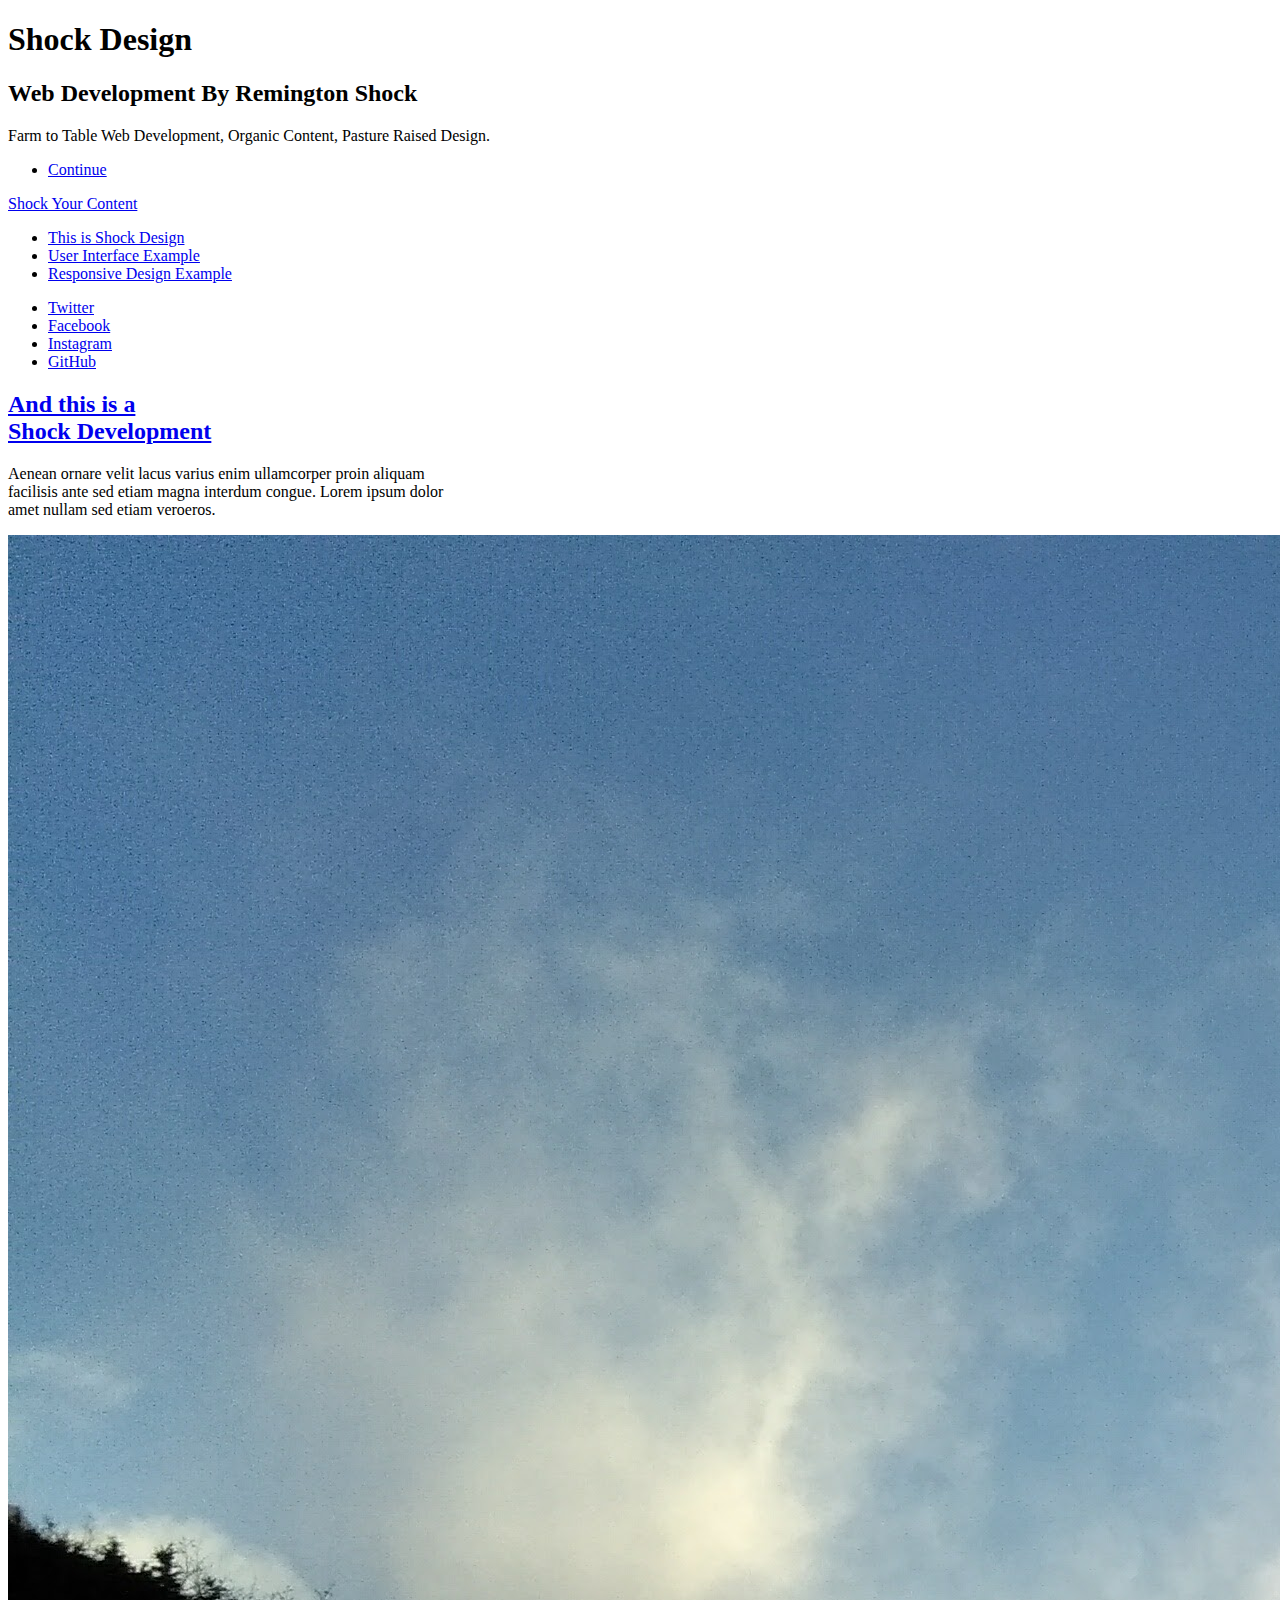
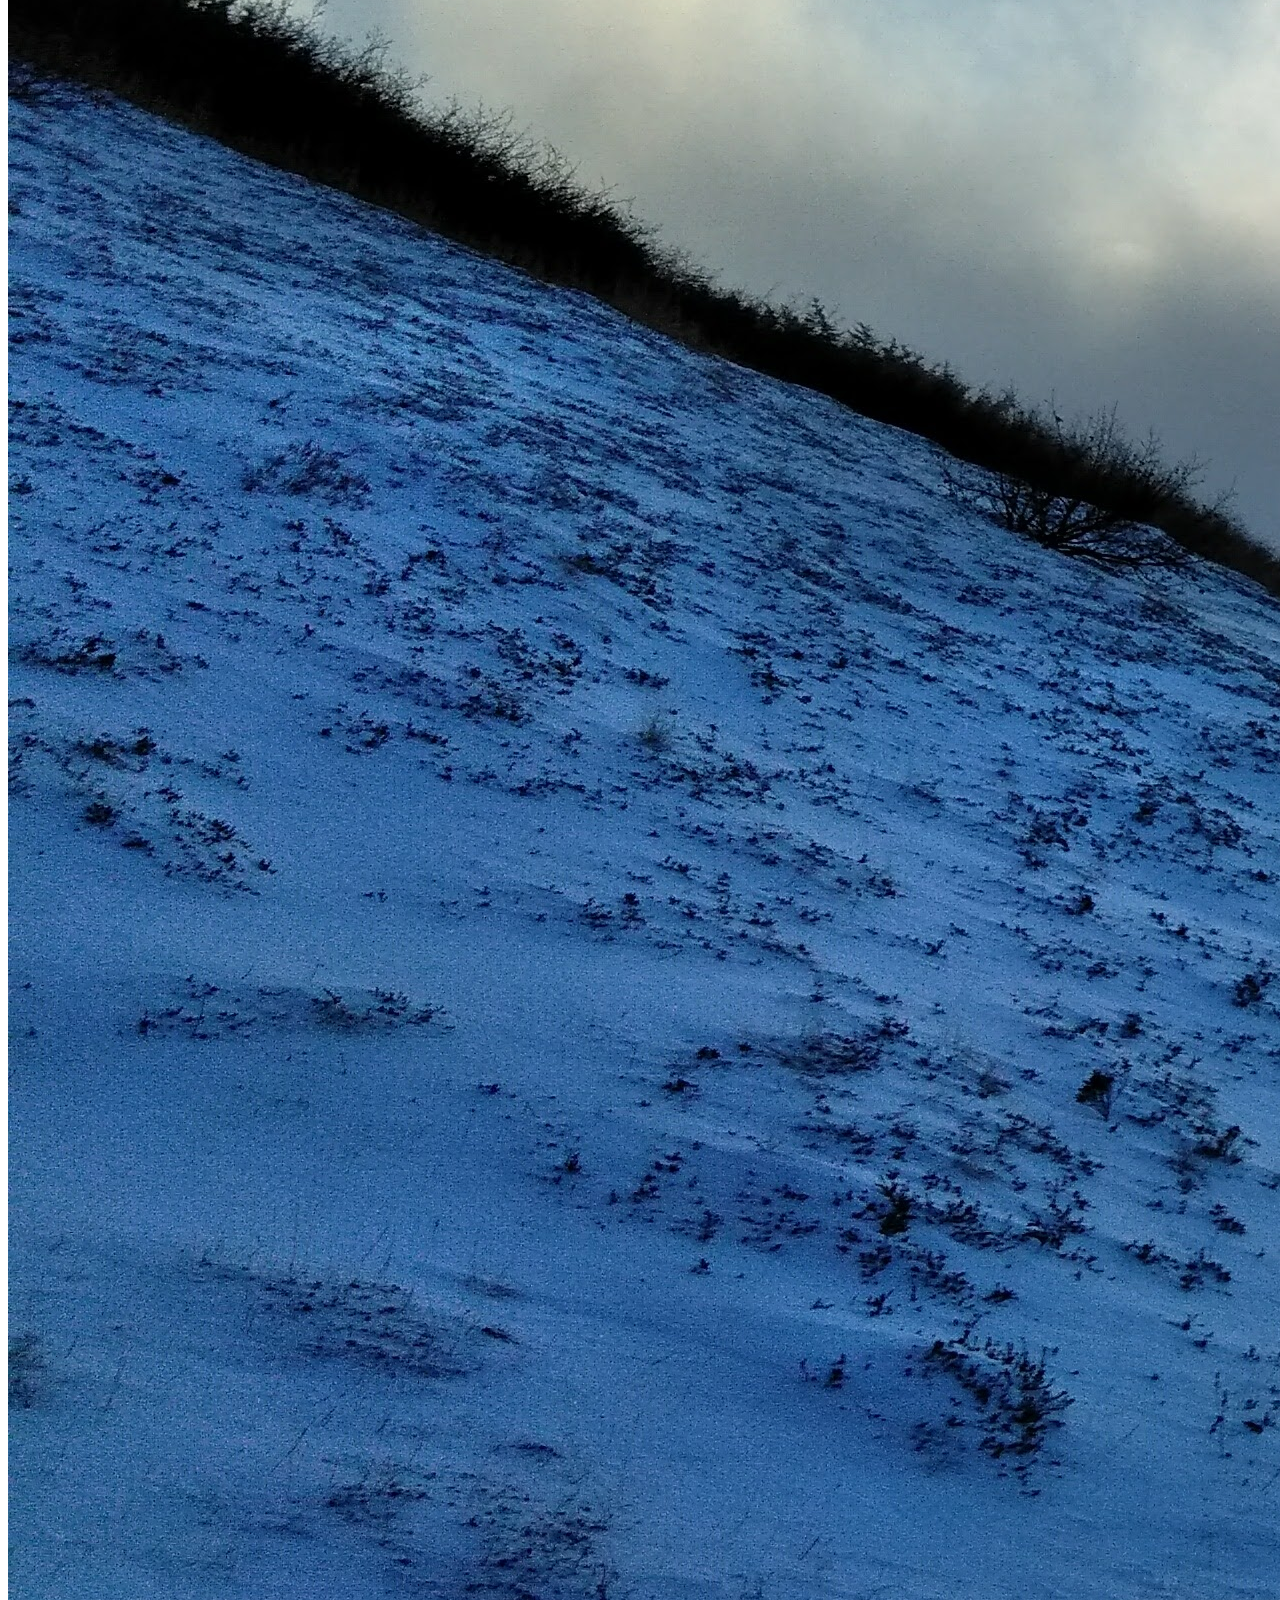
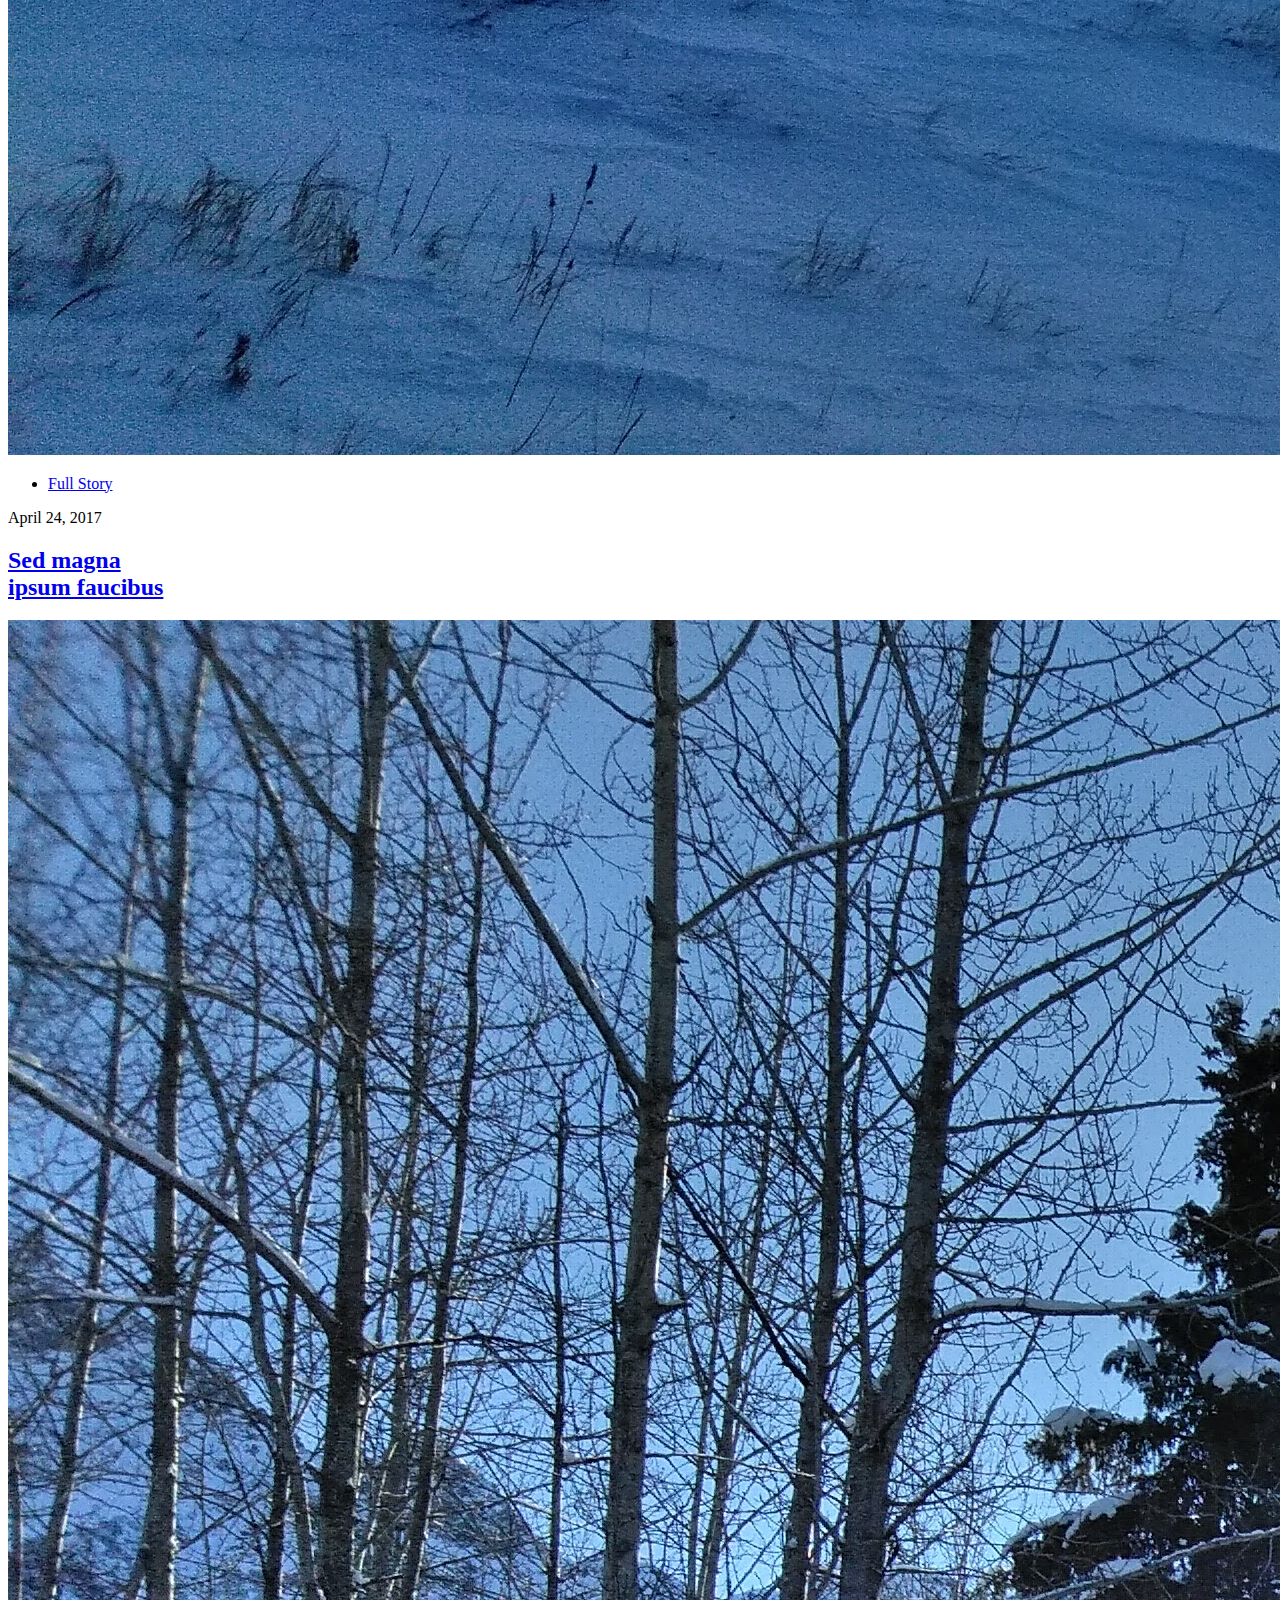
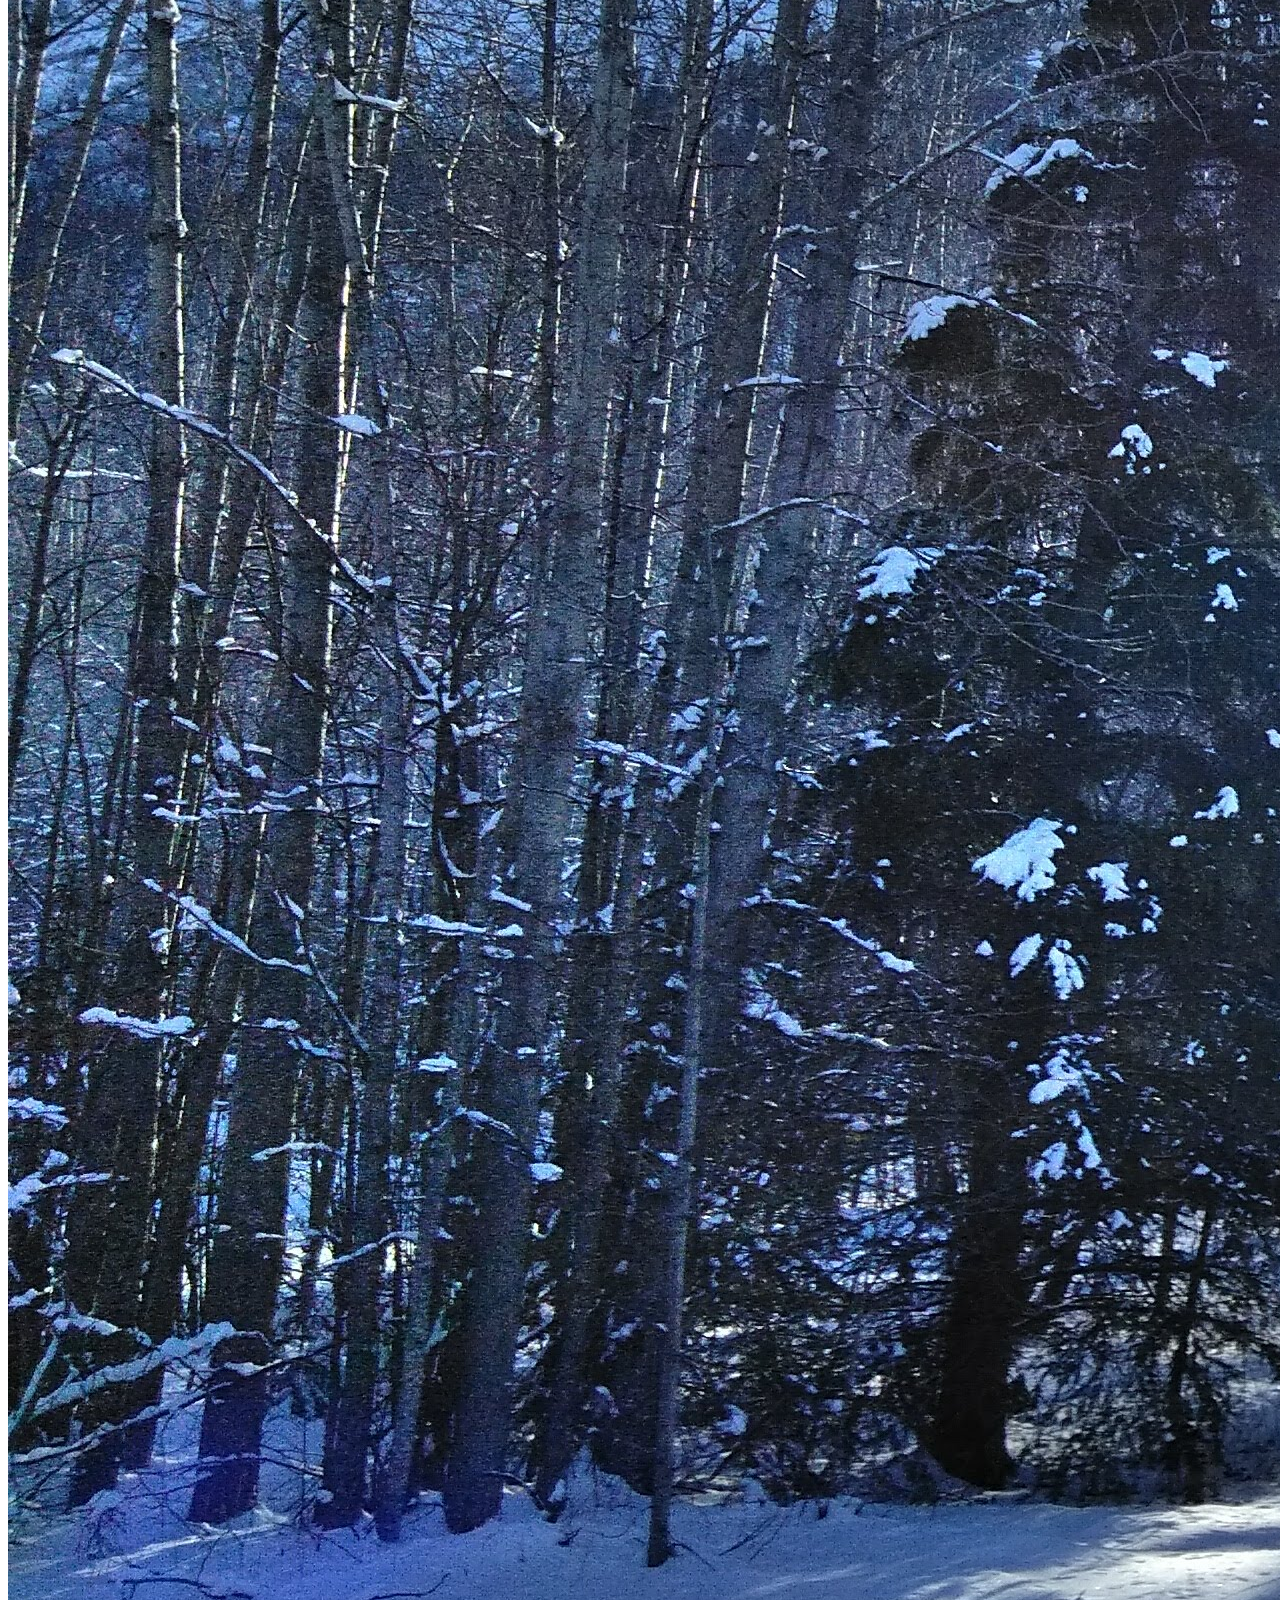
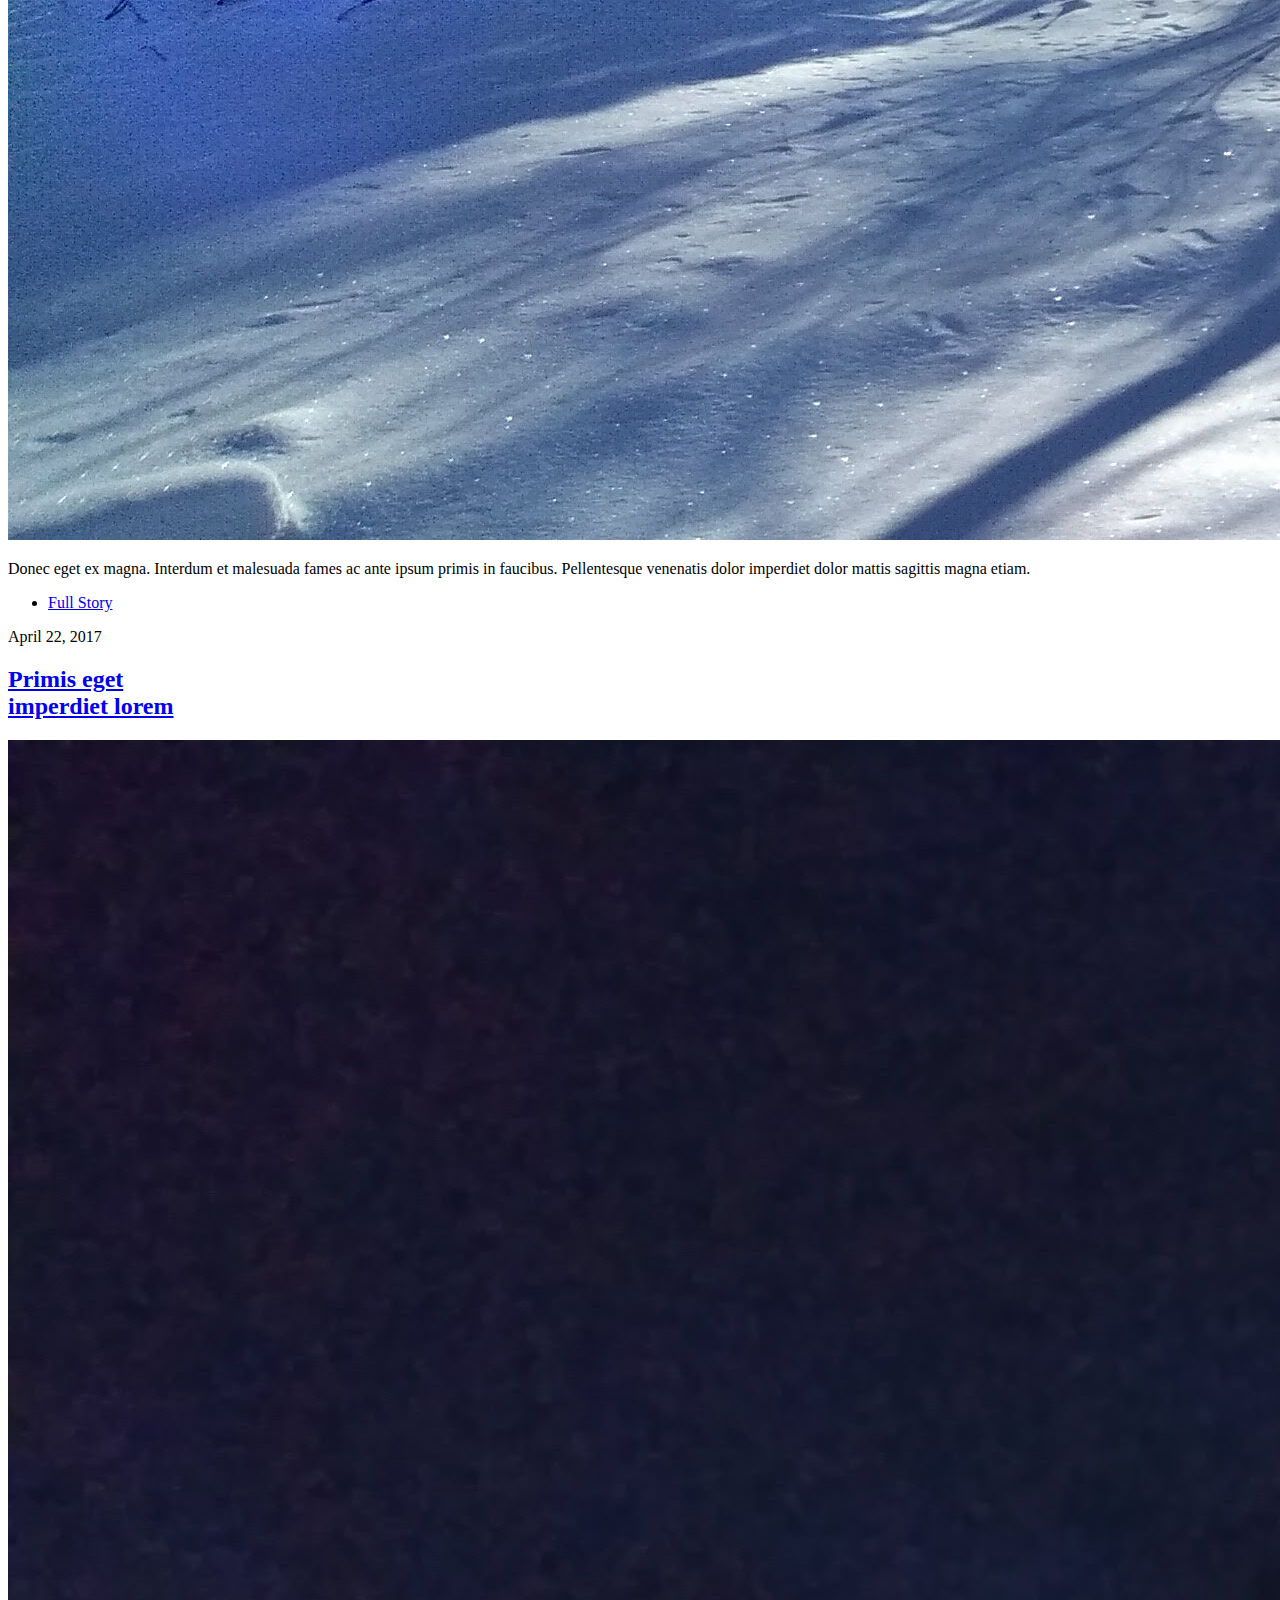
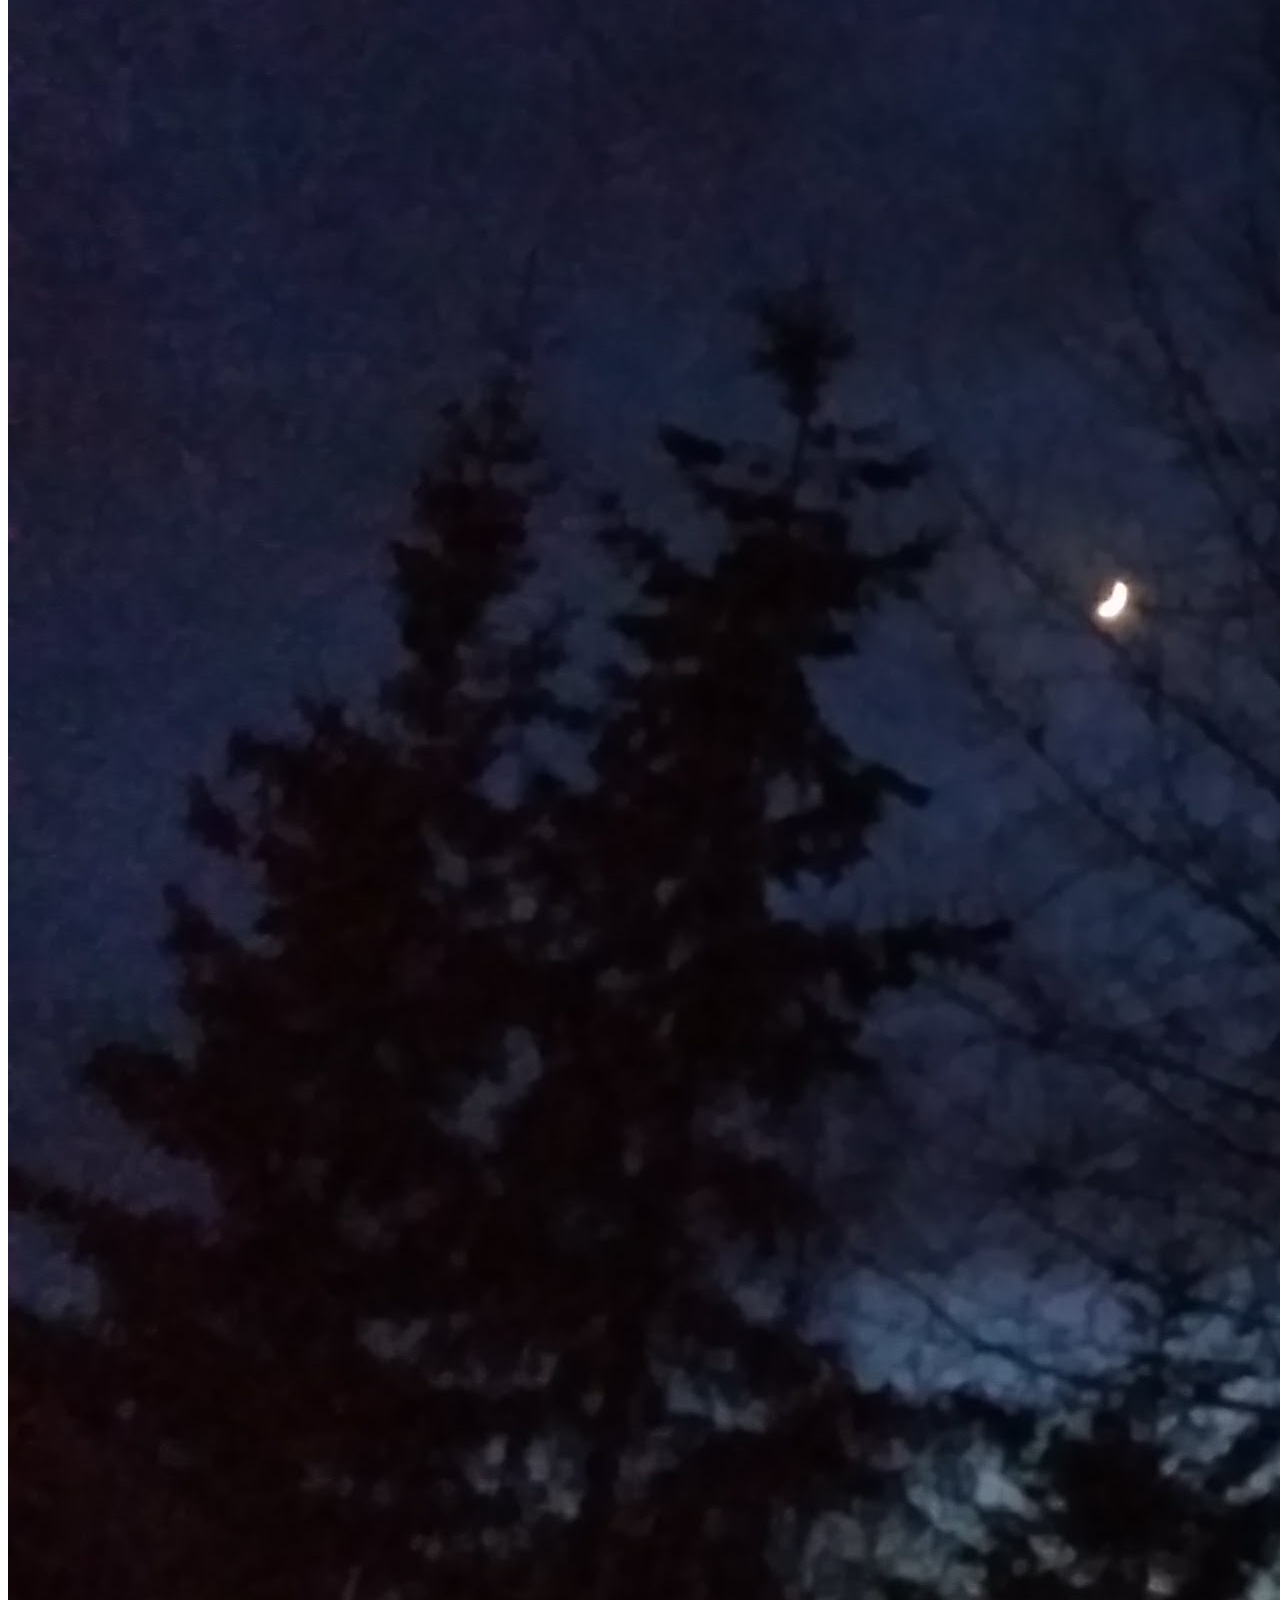
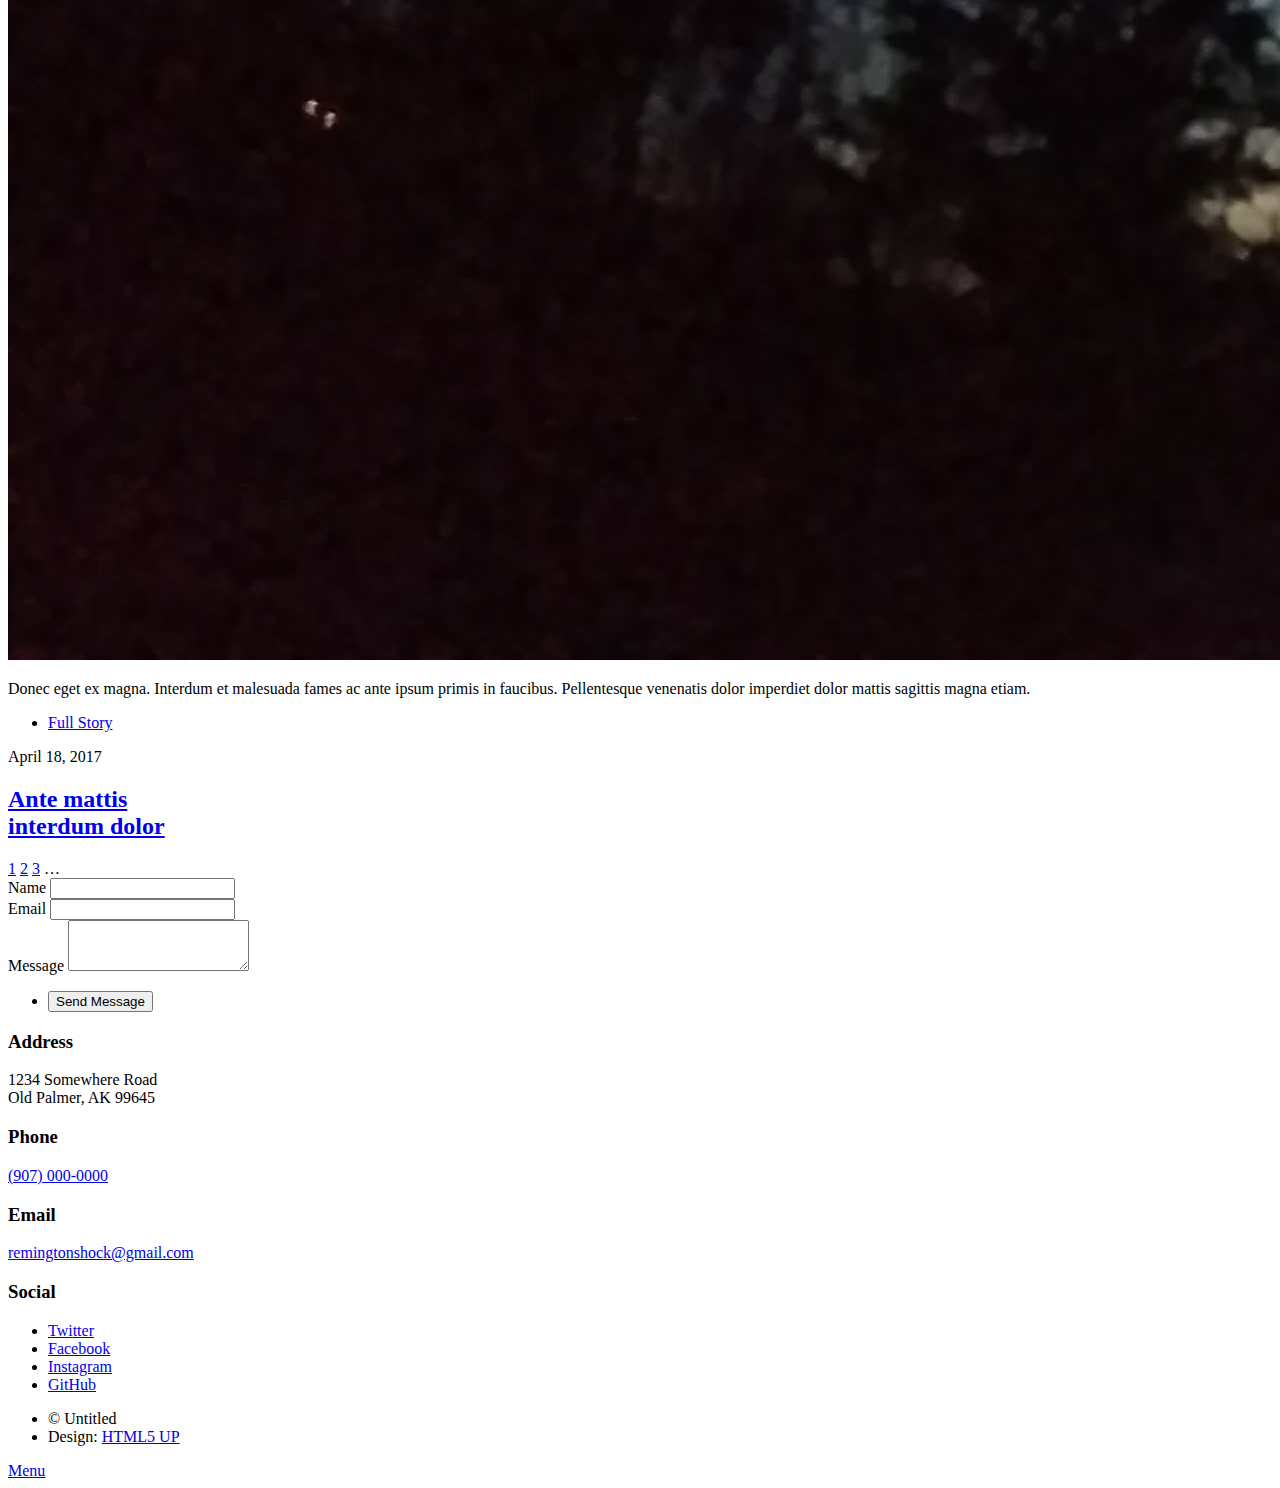
==== commit b40d1d8c: "fixed head, added copyright back in -oops-" ====
--- a/html5up-massively/index.html
+++ b/html5up-massively/index.html
@@ -1,181 +1,568 @@
 <!DOCTYPE HTML>
-<!--
-	Massively by HTML5 UP
-	html5up.net | @ajlkn
-	Free for personal and commercial use under the CCA 3.0 license (html5up.net/license)
--->
-<html>
-	<head>
-		<title>Massively by HTML5 UP</title>
-		<meta charset="utf-8" />
-		<meta name="viewport" content="width=device-width, initial-scale=1, user-scalable=no" />
-		<link rel="stylesheet" href="assets/css/main.css" />
-		<noscript><link rel="stylesheet" href="assets/css/noscript.css" /></noscript>
-	</head>
-	<body class="is-preload">
-
-		<!-- Wrapper -->
-			<div id="wrapper" class="fade-in">
-
-				<!-- Intro -->
-					<div id="intro">
-						<h1>Shock Design</h1>
-						<h2>Web Development By Remington Shock</h2>
-						<p>Farm to Table Web Development, Organic Content, Pasture Raised Design.</p>
-						<ul class="actions">
-							<li><a href="#header" class="button icon solo fa-arrow-down scrolly">Continue</a></li>
-						</ul>
+
+<head>
+	<script
+		src="https://apis.google.com/_/scs/apps-static/_/js/k=oz.gapi.en.GsOo_pUTEh0.O/m=auth/exm=plusone/rt=j/sv=1/d=1/ed=1/am=wQE/rs=AGLTcCPSgvXwzVQwizPbBeh_BVGVRqgHhA/cb=gapi.loaded_1"
+		async=""></script>
+	<script
+		src="https://apis.google.com/_/scs/apps-static/_/js/k=oz.gapi.en.GsOo_pUTEh0.O/m=plusone/rt=j/sv=1/d=1/ed=1/am=wQE/rs=AGLTcCPSgvXwzVQwizPbBeh_BVGVRqgHhA/cb=gapi.loaded_0"
+		async=""></script>
+	<script src="https://connect.facebook.net/en_US/sdk.js?hash=d90835702d4cdd2e4768adb887b25bd3&amp;ua=modern_es6"
+		async="" crossorigin="anonymous"></script>
+	<script type="text/javascript" async="" src="https://apis.google.com/js/plusone.js" gapi_processed="true"></script>
+	<script id="facebook-jssdk" src="//connect.facebook.net/en_US/sdk.js#xfbml=1&amp;version=v2.0"></script>
+	<title>Massively | HTML5 UP</title>
+	<meta charset="utf-8">
+	<meta name="viewport" content="width=device-width, initial-scale=1">
+	<meta name="description"
+		content="This is Massively, a text-heavy, article-oriented design built around a huge background image (with a new parallax implementation I'm testing) and scroll effects (powered by Scrollex). A *slight* departure from all the one-pagers I've been doing lately, but one that fulfills a few user requests and makes use of some new techniques I've been wanting to try out. Enjoy it :)">
+	<meta name="keywords" content="html5, css3, responsive, site template, website template">
+	<meta name="apple-mobile-web-app-title" content="HTML5 UP">
+	<meta property="og:site_name" content="HTML5 UP">
+	<meta property="og:type" content="article">
+	<meta property="og:locale" content="en_US">
+	<meta property="og:title" content="Massively by HTML5 UP">
+	<meta property="og:image" content="https://html5up.net/uploads/cards/massively.jpg">
+	<meta property="og:description"
+		content="This is Massively, a text-heavy, article-oriented design built around a huge background image (with a new parallax implementation I'm testing) and scroll effects (powered by Scrollex). A *slight* departure from all the one-pagers I've been doing lately, but one that fulfills a few user requests and makes use of some new techniques I've been wanting to try out. Enjoy it :)">
+	<meta property="og:url" content="http://html5up.net/massively">
+	<meta property="twitter:card" content="summary_large_image">
+	<meta property="twitter:site" content="@ajlkn">
+	<meta property="twitter:creator" content="@ajlkn">
+	<link rel="canonical" href="https://html5up.net/massively">
+	<link rel="icon" href="/assets/icons/favicon.ico" type="image/x-icon">
+	<link rel="apple-touch-icon-precomposed" href="/assets/icons/apple-touch-icon-precomposed.png">
+	<!--[if lte IE 8]><script src="/assets/js/html5shiv.js" type="text/javascript"></script><![endif]-->
+	<link rel="stylesheet" href="/assets/css/main.css">
+	<!--[if lte IE 8]><link rel="stylesheet" href="/assets/css/ie8.css" /><![endif]-->
+	<script charset="utf-8" src="https://platform.twitter.com/js/button.dd024c345fc26f7c7a8d9938b67e5d3d.js"></script>
+	<style type="text/css">
+		.fb_hidden {
+			position: absolute;
+			top: -10000px;
+			z-index: 10001
+		}
+
+		.fb_reposition {
+			overflow: hidden;
+			position: relative
+		}
+
+		.fb_invisible {
+			display: none
+		}
+
+		.fb_reset {
+			background: none;
+			border: 0;
+			border-spacing: 0;
+			color: #000;
+			cursor: auto;
+			direction: ltr;
+			font-family: "lucida grande", tahoma, verdana, arial, sans-serif;
+			font-size: 11px;
+			font-style: normal;
+			font-variant: normal;
+			font-weight: normal;
+			letter-spacing: normal;
+			line-height: 1;
+			margin: 0;
+			overflow: visible;
+			padding: 0;
+			text-align: left;
+			text-decoration: none;
+			text-indent: 0;
+			text-shadow: none;
+			text-transform: none;
+			visibility: visible;
+			white-space: normal;
+			word-spacing: normal
+		}
+
+		.fb_reset>div {
+			overflow: hidden
+		}
+
+		@keyframes fb_transform {
+			from {
+				opacity: 0;
+				transform: scale(.95)
+			}
+
+			to {
+				opacity: 1;
+				transform: scale(1)
+			}
+		}
+
+		.fb_animate {
+			animation: fb_transform .3s forwards
+		}
+
+		.fb_dialog {
+			background: rgba(82, 82, 82, .7);
+			position: absolute;
+			top: -10000px;
+			z-index: 10001
+		}
+
+		.fb_dialog_advanced {
+			border-radius: 8px;
+			padding: 10px
+		}
+
+		.fb_dialog_content {
+			background: #fff;
+			color: #373737
+		}
+
+		.fb_dialog_close_icon {
+			background: url(https://static.xx.fbcdn.net/rsrc.php/v3/yq/r/IE9JII6Z1Ys.png) no-repeat scroll 0 0 transparent;
+			cursor: pointer;
+			display: block;
+			height: 15px;
+			position: absolute;
+			right: 18px;
+			top: 17px;
+			width: 15px
+		}
+
+		.fb_dialog_mobile .fb_dialog_close_icon {
+			left: 5px;
+			right: auto;
+			top: 5px
+		}
+
+		.fb_dialog_padding {
+			background-color: transparent;
+			position: absolute;
+			width: 1px;
+			z-index: -1
+		}
+
+		.fb_dialog_close_icon:hover {
+			background: url(https://static.xx.fbcdn.net/rsrc.php/v3/yq/r/IE9JII6Z1Ys.png) no-repeat scroll 0 -15px transparent
+		}
+
+		.fb_dialog_close_icon:active {
+			background: url(https://static.xx.fbcdn.net/rsrc.php/v3/yq/r/IE9JII6Z1Ys.png) no-repeat scroll 0 -30px transparent
+		}
+
+		.fb_dialog_iframe {
+			line-height: 0
+		}
+
+		.fb_dialog_content .dialog_title {
+			background: #6d84b4;
+			border: 1px solid #365899;
+			color: #fff;
+			font-size: 14px;
+			font-weight: bold;
+			margin: 0
+		}
+
+		.fb_dialog_content .dialog_title>span {
+			background: url(https://static.xx.fbcdn.net/rsrc.php/v3/yd/r/Cou7n-nqK52.gif) no-repeat 5px 50%;
+			float: left;
+			padding: 5px 0 7px 26px
+		}
+
+		body.fb_hidden {
+			height: 100%;
+			left: 0;
+			margin: 0;
+			overflow: visible;
+			position: absolute;
+			top: -10000px;
+			transform: none;
+			width: 100%
+		}
+
+		.fb_dialog.fb_dialog_mobile.loading {
+			background: url(https://static.xx.fbcdn.net/rsrc.php/v3/ya/r/3rhSv5V8j3o.gif) white no-repeat 50% 50%;
+			min-height: 100%;
+			min-width: 100%;
+			overflow: hidden;
+			position: absolute;
+			top: 0;
+			z-index: 10001
+		}
+
+		.fb_dialog.fb_dialog_mobile.loading.centered {
+			background: none;
+			height: auto;
+			min-height: initial;
+			min-width: initial;
+			width: auto
+		}
+
+		.fb_dialog.fb_dialog_mobile.loading.centered #fb_dialog_loader_spinner {
+			width: 100%
+		}
+
+		.fb_dialog.fb_dialog_mobile.loading.centered .fb_dialog_content {
+			background: none
+		}
+
+		.loading.centered #fb_dialog_loader_close {
+			clear: both;
+			color: #fff;
+			display: block;
+			font-size: 18px;
+			padding-top: 20px
+		}
+
+		#fb-root #fb_dialog_ipad_overlay {
+			background: rgba(0, 0, 0, .4);
+			bottom: 0;
+			left: 0;
+			min-height: 100%;
+			position: absolute;
+			right: 0;
+			top: 0;
+			width: 100%;
+			z-index: 10000
+		}
+
+		#fb-root #fb_dialog_ipad_overlay.hidden {
+			display: none
+		}
+
+		.fb_dialog.fb_dialog_mobile.loading iframe {
+			visibility: hidden
+		}
+
+		.fb_dialog_mobile .fb_dialog_iframe {
+			position: sticky;
+			top: 0
+		}
+
+		.fb_dialog_content .dialog_header {
+			background: linear-gradient(from(#738aba), to(#2c4987));
+			border-bottom: 1px solid;
+			border-color: #1d3c78;
+			box-shadow: white 0 1px 1px -1px inset;
+			color: #fff;
+			font: bold 14px Helvetica, sans-serif;
+			text-overflow: ellipsis;
+			text-shadow: rgba(0, 30, 84, .296875) 0 -1px 0;
+			vertical-align: middle;
+			white-space: nowrap
+		}
+
+		.fb_dialog_content .dialog_header table {
+			height: 43px;
+			width: 100%
+		}
+
+		.fb_dialog_content .dialog_header td.header_left {
+			font-size: 12px;
+			padding-left: 5px;
+			vertical-align: middle;
+			width: 60px
+		}
+
+		.fb_dialog_content .dialog_header td.header_right {
+			font-size: 12px;
+			padding-right: 5px;
+			vertical-align: middle;
+			width: 60px
+		}
+
+		.fb_dialog_content .touchable_button {
+			background: linear-gradient(from(#4267B2), to(#2a4887));
+			background-clip: padding-box;
+			border: 1px solid #29487d;
+			border-radius: 3px;
+			display: inline-block;
+			line-height: 18px;
+			margin-top: 3px;
+			max-width: 85px;
+			padding: 4px 12px;
+			position: relative
+		}
+
+		.fb_dialog_content .dialog_header .touchable_button input {
+			background: none;
+			border: none;
+			color: #fff;
+			font: bold 12px Helvetica, sans-serif;
+			margin: 2px -12px;
+			padding: 2px 6px 3px 6px;
+			text-shadow: rgba(0, 30, 84, .296875) 0 -1px 0
+		}
+
+		.fb_dialog_content .dialog_header .header_center {
+			color: #fff;
+			font-size: 16px;
+			font-weight: bold;
+			line-height: 18px;
+			vertical-align: middle
+		}
+
+		.fb_dialog_content .dialog_content {
+			background: url(https://static.xx.fbcdn.net/rsrc.php/v3/y9/r/jKEcVPZFk-2.gif) no-repeat 50% 50%;
+			border: 1px solid #4a4a4a;
+			border-bottom: 0;
+			border-top: 0;
+			height: 150px
+		}
+
+		.fb_dialog_content .dialog_footer {
+			background: #f5f6f7;
+			border: 1px solid #4a4a4a;
+			border-top-color: #ccc;
+			height: 40px
+		}
+
+		#fb_dialog_loader_close {
+			float: left
+		}
+
+		.fb_dialog.fb_dialog_mobile .fb_dialog_close_button {
+			text-shadow: rgba(0, 30, 84, .296875) 0 -1px 0
+		}
+
+		.fb_dialog.fb_dialog_mobile .fb_dialog_close_icon {
+			visibility: hidden
+		}
+
+		#fb_dialog_loader_spinner {
+			animation: rotateSpinner 1.2s linear infinite;
+			background-color: transparent;
+			background-image: url(https://static.xx.fbcdn.net/rsrc.php/v3/yD/r/t-wz8gw1xG1.png);
+			background-position: 50% 50%;
+			background-repeat: no-repeat;
+			height: 24px;
+			width: 24px
+		}
+
+		@keyframes rotateSpinner {
+			0% {
+				transform: rotate(0deg)
+			}
+
+			100% {
+				transform: rotate(360deg)
+			}
+		}
+
+		.fb_iframe_widget {
+			display: inline-block;
+			position: relative
+		}
+
+		.fb_iframe_widget span {
+			display: inline-block;
+			position: relative;
+			text-align: justify
+		}
+
+		.fb_iframe_widget iframe {
+			position: absolute
+		}
+
+		.fb_iframe_widget_fluid_desktop,
+		.fb_iframe_widget_fluid_desktop span,
+		.fb_iframe_widget_fluid_desktop iframe {
+			max-width: 100%
+		}
+
+		.fb_iframe_widget_fluid_desktop iframe {
+			min-width: 220px;
+			position: relative
+		}
+
+		.fb_iframe_widget_lift {
+			z-index: 1
+		}
+
+		.fb_iframe_widget_fluid {
+			display: inline
+		}
+
+		.fb_iframe_widget_fluid span {
+			width: 100%
+		}
+	</style>
+</head>
+
+<body class="is-preload">
+
+	<!-- Wrapper -->
+	<div id="wrapper" class="fade-in">
+
+		<!-- Intro -->
+		<div id="intro">
+			<h1>Shock Design</h1>
+			<h2>Web Development By Remington Shock</h2>
+			<p>Farm to Table Web Development, Organic Content, Pasture Raised Design.</p>
+			<ul class="actions">
+				<li><a href="#header" class="button icon solo fa-arrow-down scrolly">Continue</a></li>
+			</ul>
+		</div>
+
+		<!-- Header -->
+		<header id="header">
+			<a href="index.html" class="logo">Shock Your Content</a>
+		</header>
+
+		<!-- Nav -->
+		<nav id="nav">
+			<ul class="links">
+				<li class="active"><a href="index.html">This is Shock Design</a></li>
+				<li><a
+						href="https://htmlpreview.github.io/?https://github.com/codeasaglacier/Sprint-Challenge--User-Interface/blob/master/index.html">User
+						Interface Example</a></li>
+				<li><a
+						href="https://htmlpreview.github.io/?https://github.com/codeasaglacier/responsive-web-design-I/blob/master/index.html">Responsive
+						Design Example</a></li>
+			</ul>
+			<ul class="icons">
+				<li><a href="#" class="icon fa-twitter"><span class="label">Twitter</span></a></li>
+				<li><a href="#" class="icon fa-facebook"><span class="label">Facebook</span></a></li>
+				<li><a href="#" class="icon fa-instagram"><span class="label">Instagram</span></a></li>
+				<li><a href="#" class="icon fa-github"><span class="label">GitHub</span></a></li>
+			</ul>
+		</nav>
+
+		<!-- Main -->
+		<div id="main">
+
+			<!-- Featured Post -->
+			<article class="post featured">
+				<header class="major">
+					<script class="date">
+						May 7 th, 2019
+					</script>
+					<h2><a href="#">And this is a<br />
+							Shock Development</a></h2>
+					<p>Aenean ornare velit lacus varius enim ullamcorper proin aliquam<br />
+						facilisis ante sed etiam magna interdum congue. Lorem ipsum dolor<br />
+						amet nullam sed etiam veroeros.</p>
+				</header>
+				<a href="#" class="image main"><img src="/html5up-massively/images/ChugachSunrise.jpg" alt="" /></a>
+				<ul class="actions special">
+					<li><a href="#" class="button large">Full Story</a></li>
+				</ul>
+			</article>
+
+			<!-- Posts -->
+			<section class="posts">
+				<article>
+					<header>
+						<span class="date">April 24, 2017</span>
+						<h2><a href="#">Sed magna<br />
+								ipsum faucibus</a></h2>
+					</header>
+					<a href="#" class="image fit"><img src="/html5up-massively/images/KnikSunrise.jpg" alt="" /></a>
+					<p>Donec eget ex magna. Interdum et malesuada fames ac ante ipsum primis in faucibus. Pellentesque
+						venenatis dolor imperdiet dolor mattis sagittis magna etiam.</p>
+					<ul class="actions special">
+						<li><a href="#" class="button">Full Story</a></li>
+					</ul>
+				</article>
+				<article>
+					<header>
+						<span class="date">April 22, 2017</span>
+						<h2><a href="#">Primis eget<br />
+								imperdiet lorem</a></h2>
+					</header>
+					<a href="#" class="image fit"><img src="/html5up-massively/images/KnikSunset.jpg" alt="" /></a>
+					<p>Donec eget ex magna. Interdum et malesuada fames ac ante ipsum primis in faucibus. Pellentesque
+						venenatis dolor imperdiet dolor mattis sagittis magna etiam.</p>
+					<ul class="actions special">
+						<li><a href="#" class="button">Full Story</a></li>
+					</ul>
+				</article>
+				<article>
+					<header>
+						<span class="date">April 18, 2017</span>
+						<h2><a href="#">Ante mattis<br />
+								interdum dolor</a></h2>
+					</header>
+
+					<!-- Footer -->
+					<footer>
+						<div class="pagination">
+							<!--<a href="#" class="previous">Prev</a>-->
+							<a href="#" class="page active">1</a>
+							<a href="/html5up-massively/generic.html" class="page">2</a>
+							<a href="/html5up-massively/elements.html" class="page">3</a>
+							<span class="extra">&hellip;</span>
+						</div>
+					</footer>
+
+		</div>
+
+		<!-- Footer -->
+		<footer id="footer">
+			<section>
+				<form method="post" action="#">
+					<div class="fields">
+						<div class="field">
+							<label for="name">Name</label>
+							<input type="text" name="name" id="name" />
+						</div>
+						<div class="field">
+							<label for="email">Email</label>
+							<input type="text" name="email" id="email" />
+						</div>
+						<div class="field">
+							<label for="message">Message</label>
+							<textarea name="message" id="message" rows="3"></textarea>
+						</div>
 					</div>
-
-				<!-- Header -->
-					<header id="header">
-						<a href="index.html" class="logo">Shock Your Content</a>
-					</header>
-
-				<!-- Nav -->
-					<nav id="nav">
-						<ul class="links">
-							<li class="active"><a href="index.html">This is Shock Design</a></li>
-							<li><a href="https://htmlpreview.github.io/?https://github.com/codeasaglacier/Sprint-Challenge--User-Interface/blob/master/index.html">User Interface Example</a></li>
-							<li><a href="https://htmlpreview.github.io/?https://github.com/codeasaglacier/responsive-web-design-I/blob/master/index.html">Responsive Design Example</a></li>
-						</ul>
-						<ul class="icons">
-							<li><a href="#" class="icon fa-twitter"><span class="label">Twitter</span></a></li>
-							<li><a href="#" class="icon fa-facebook"><span class="label">Facebook</span></a></li>
-							<li><a href="#" class="icon fa-instagram"><span class="label">Instagram</span></a></li>
-							<li><a href="#" class="icon fa-github"><span class="label">GitHub</span></a></li>
-						</ul>
-					</nav>
-
-				<!-- Main -->
-					<div id="main">
-
-						<!-- Featured Post -->
-							<article class="post featured">
-								<header class="major">
-									<script class="date"> May 7th, 2019 </script>
-									<h2><a href="#">And this is a<br />
-									Shock Development</a></h2>
-									<p>Aenean ornare velit lacus varius enim ullamcorper proin aliquam<br />
-									facilisis ante sed etiam magna interdum congue. Lorem ipsum dolor<br />
-									amet nullam sed etiam veroeros.</p>
-								</header>
-								<a href="#" class="image main"><img src="/html5up-massively/images/ChugachSunrise.jpg" alt="" /></a>
-								<ul class="actions special">
-									<li><a href="#" class="button large">Full Story</a></li>
-								</ul>
-							</article>
-
-						<!-- Posts -->
-							<section class="posts">
-								<article>
-									<header>
-										<span class="date">April 24, 2017</span>
-										<h2><a href="#">Sed magna<br />
-										ipsum faucibus</a></h2>
-									</header>
-									<a href="#" class="image fit"><img src="/html5up-massively/images/KnikSunrise.jpg" alt="" /></a>
-									<p>Donec eget ex magna. Interdum et malesuada fames ac ante ipsum primis in faucibus. Pellentesque venenatis dolor imperdiet dolor mattis sagittis magna etiam.</p>
-									<ul class="actions special">
-										<li><a href="#" class="button">Full Story</a></li>
-									</ul>
-								</article>
-								<article>
-									<header>
-										<span class="date">April 22, 2017</span>
-										<h2><a href="#">Primis eget<br />
-										imperdiet lorem</a></h2>
-									</header>
-									<a href="#" class="image fit"><img src="/html5up-massively/images/KnikSunset.jpg" alt="" /></a>
-									<p>Donec eget ex magna. Interdum et malesuada fames ac ante ipsum primis in faucibus. Pellentesque venenatis dolor imperdiet dolor mattis sagittis magna etiam.</p>
-									<ul class="actions special">
-										<li><a href="#" class="button">Full Story</a></li>
-									</ul>
-								</article>
-								<article>
-									<header>
-										<span class="date">April 18, 2017</span>
-										<h2><a href="#">Ante mattis<br />
-										interdum dolor</a></h2>
-									</header>
-									
-						<!-- Footer -->
-							<footer>
-								<div class="pagination">
-									<!--<a href="#" class="previous">Prev</a>-->
-									<a href="#" class="page active">1</a>
-									<a href="/html5up-massively/generic.html" class="page">2</a>
-									<a href="/html5up-massively/elements.html" class="page">3</a>
-									<span class="extra">&hellip;</span>
-								</div>
-							</footer>
-
-					</div>
-
-				<!-- Footer -->
-					<footer id="footer">
-						<section>
-							<form method="post" action="#">
-								<div class="fields">
-									<div class="field">
-										<label for="name">Name</label>
-										<input type="text" name="name" id="name" />
-									</div>
-									<div class="field">
-										<label for="email">Email</label>
-										<input type="text" name="email" id="email" />
-									</div>
-									<div class="field">
-										<label for="message">Message</label>
-										<textarea name="message" id="message" rows="3"></textarea>
-									</div>
-								</div>
-								<ul class="actions">
-									<li><input type="submit" value="Send Message" /></li>
-								</ul>
-							</form>
-						</section>
-						<section class="split contact">
-							<section class="alt">
-								<h3>Address</h3>
-								<p>1234 Somewhere Road<br />
-								Old Palmer, AK 99645</p>
-							</section>
-							<section>
-								<h3>Phone</h3>
-								<p><a href="#">(907) 000-0000</a></p>
-							</section>
-							<section>
-								<h3>Email</h3>
-								<p><a href="#">remingtonshock@gmail.com</a></p>
-							</section>
-							<section>
-								<h3>Social</h3>
-								<ul class="icons alt">
-									<li><a href="#" class="icon alt fa-twitter"><span class="label">Twitter</span></a></li>
-									<li><a href="#" class="icon alt fa-facebook"><span class="label">Facebook</span></a></li>
-									<li><a href="#" class="icon alt fa-instagram"><span class="label">Instagram</span></a></li>
-									<li><a href="#" class="icon alt fa-github"><span class="label">GitHub</span></a></li>
-								</ul>
-							</section>
-						</section>
-					</footer>
-
-				<!-- Copyright -->
-					<div id="copyright">
-						<ul><li>&copy; Untitled</li><li>Design: <a href="https://html5up.net">HTML5 UP</a></li></ul>
-					</div>
-
-			</div>
-
-		<!-- Scripts -->
-			<script src="assets/js/jquery.min.js"></script>
-			<script src="assets/js/jquery.scrollex.min.js"></script>
-			<script src="assets/js/jquery.scrolly.min.js"></script>
-			<script src="assets/js/browser.min.js"></script>
-			<script src="assets/js/breakpoints.min.js"></script>
-			<script src="assets/js/util.js"></script>
-			<script src="assets/js/main.js"></script>
-
-	</body>
+					<ul class="actions">
+						<li><input type="submit" value="Send Message" /></li>
+					</ul>
+				</form>
+			</section>
+			<section class="split contact">
+				<section class="alt">
+					<h3>Address</h3>
+					<p>1234 Somewhere Road<br />
+						Old Palmer, AK 99645</p>
+				</section>
+				<section>
+					<h3>Phone</h3>
+					<p><a href="#">(907) 000-0000</a></p>
+				</section>
+				<section>
+					<h3>Email</h3>
+					<p><a href="#">remingtonshock@gmail.com</a></p>
+				</section>
+				<section>
+					<h3>Social</h3>
+					<ul class="icons alt">
+						<li><a href="#" class="icon alt fa-twitter"><span class="label">Twitter</span></a></li>
+						<li><a href="#" class="icon alt fa-facebook"><span class="label">Facebook</span></a></li>
+						<li><a href="#" class="icon alt fa-instagram"><span class="label">Instagram</span></a></li>
+						<li><a href="#" class="icon alt fa-github"><span class="label">GitHub</span></a></li>
+					</ul>
+				</section>
+			</section>
+		</footer>
+
+		<!-- Copyright -->
+		<div id="copyright">
+			<ul>
+				<li>&copy; Untitled</li>
+				<li>Design: <a href="https://html5up.net">HTML5 UP</a></li>
+			</ul>
+		</div>
+
+	</div>
+
+	<!-- Scripts -->
+	<script src="assets/js/jquery.min.js"></script>
+	<script src="assets/js/jquery.scrollex.min.js"></script>
+	<script src="assets/js/jquery.scrolly.min.js"></script>
+	<script src="assets/js/browser.min.js"></script>
+	<script src="assets/js/breakpoints.min.js"></script>
+	<script src="assets/js/util.js"></script>
+	<script src="assets/js/main.js"></script>
+
+</body>
+
 </html>